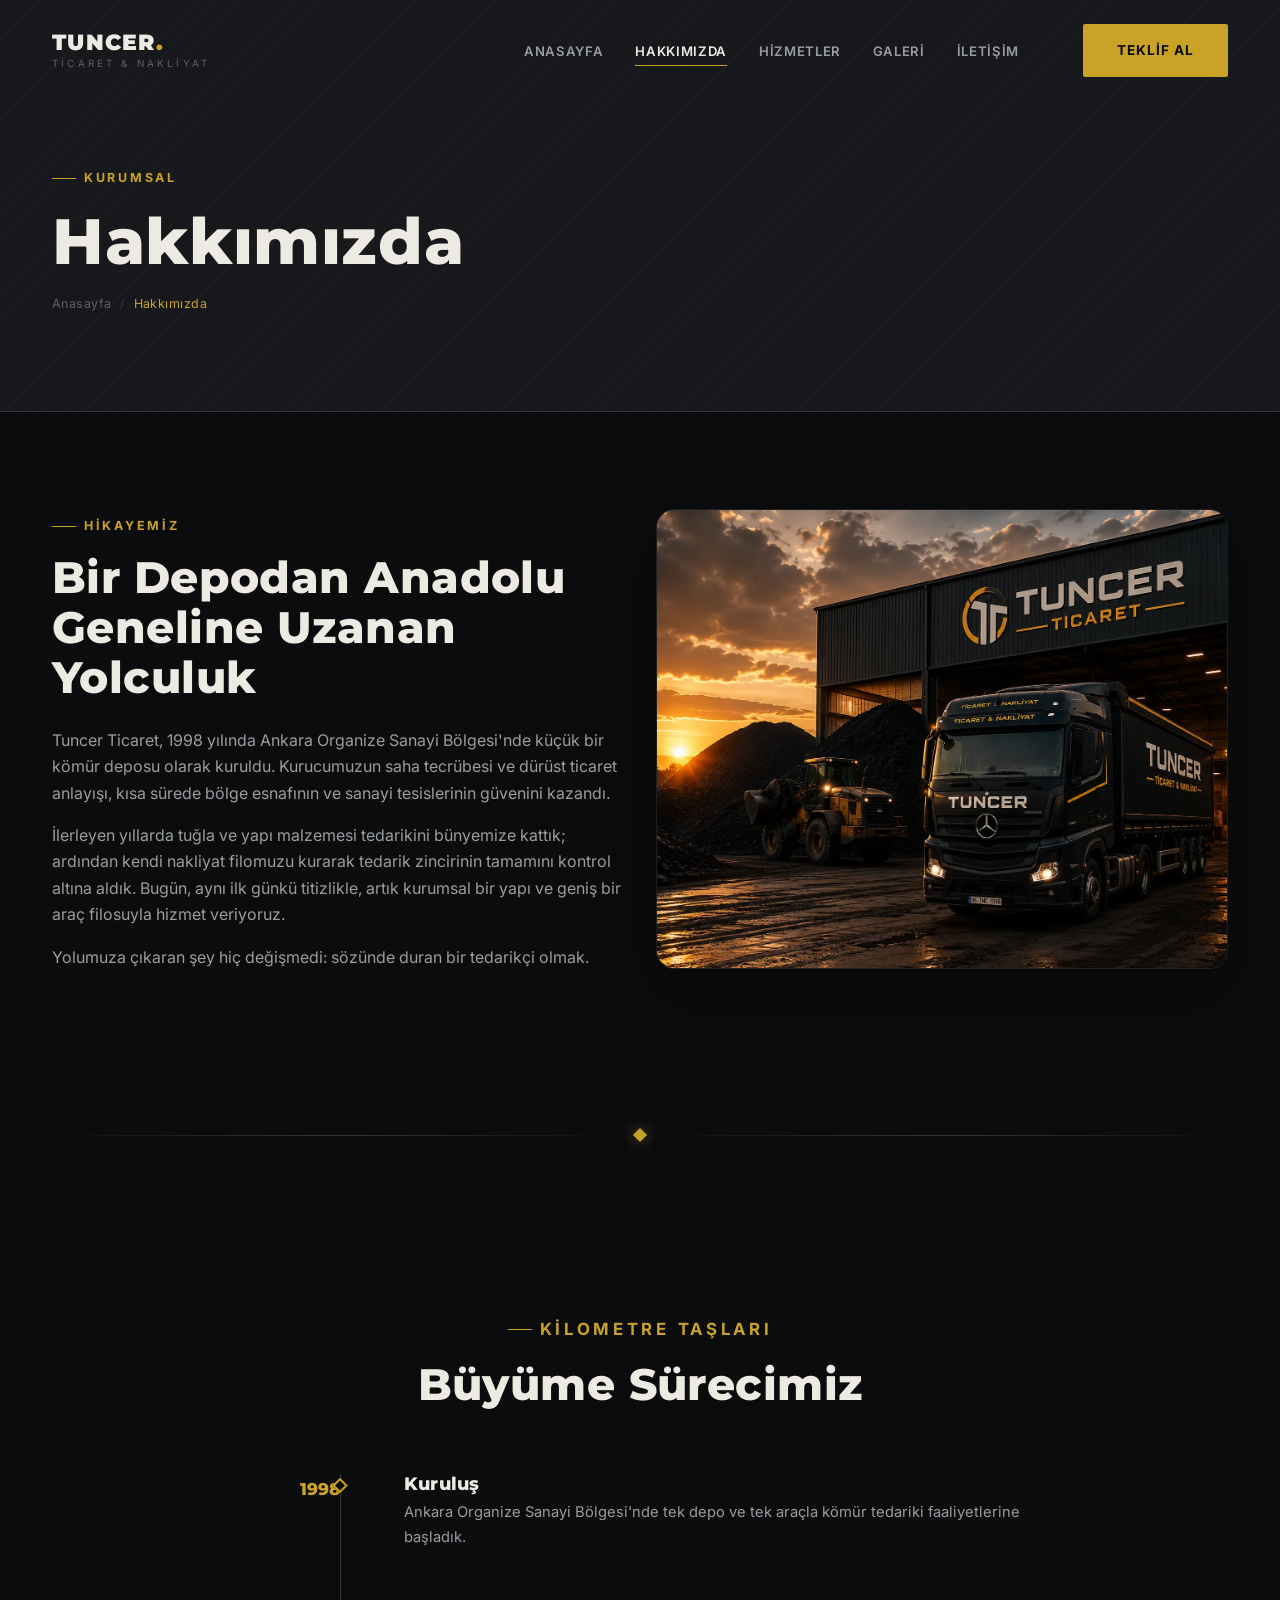
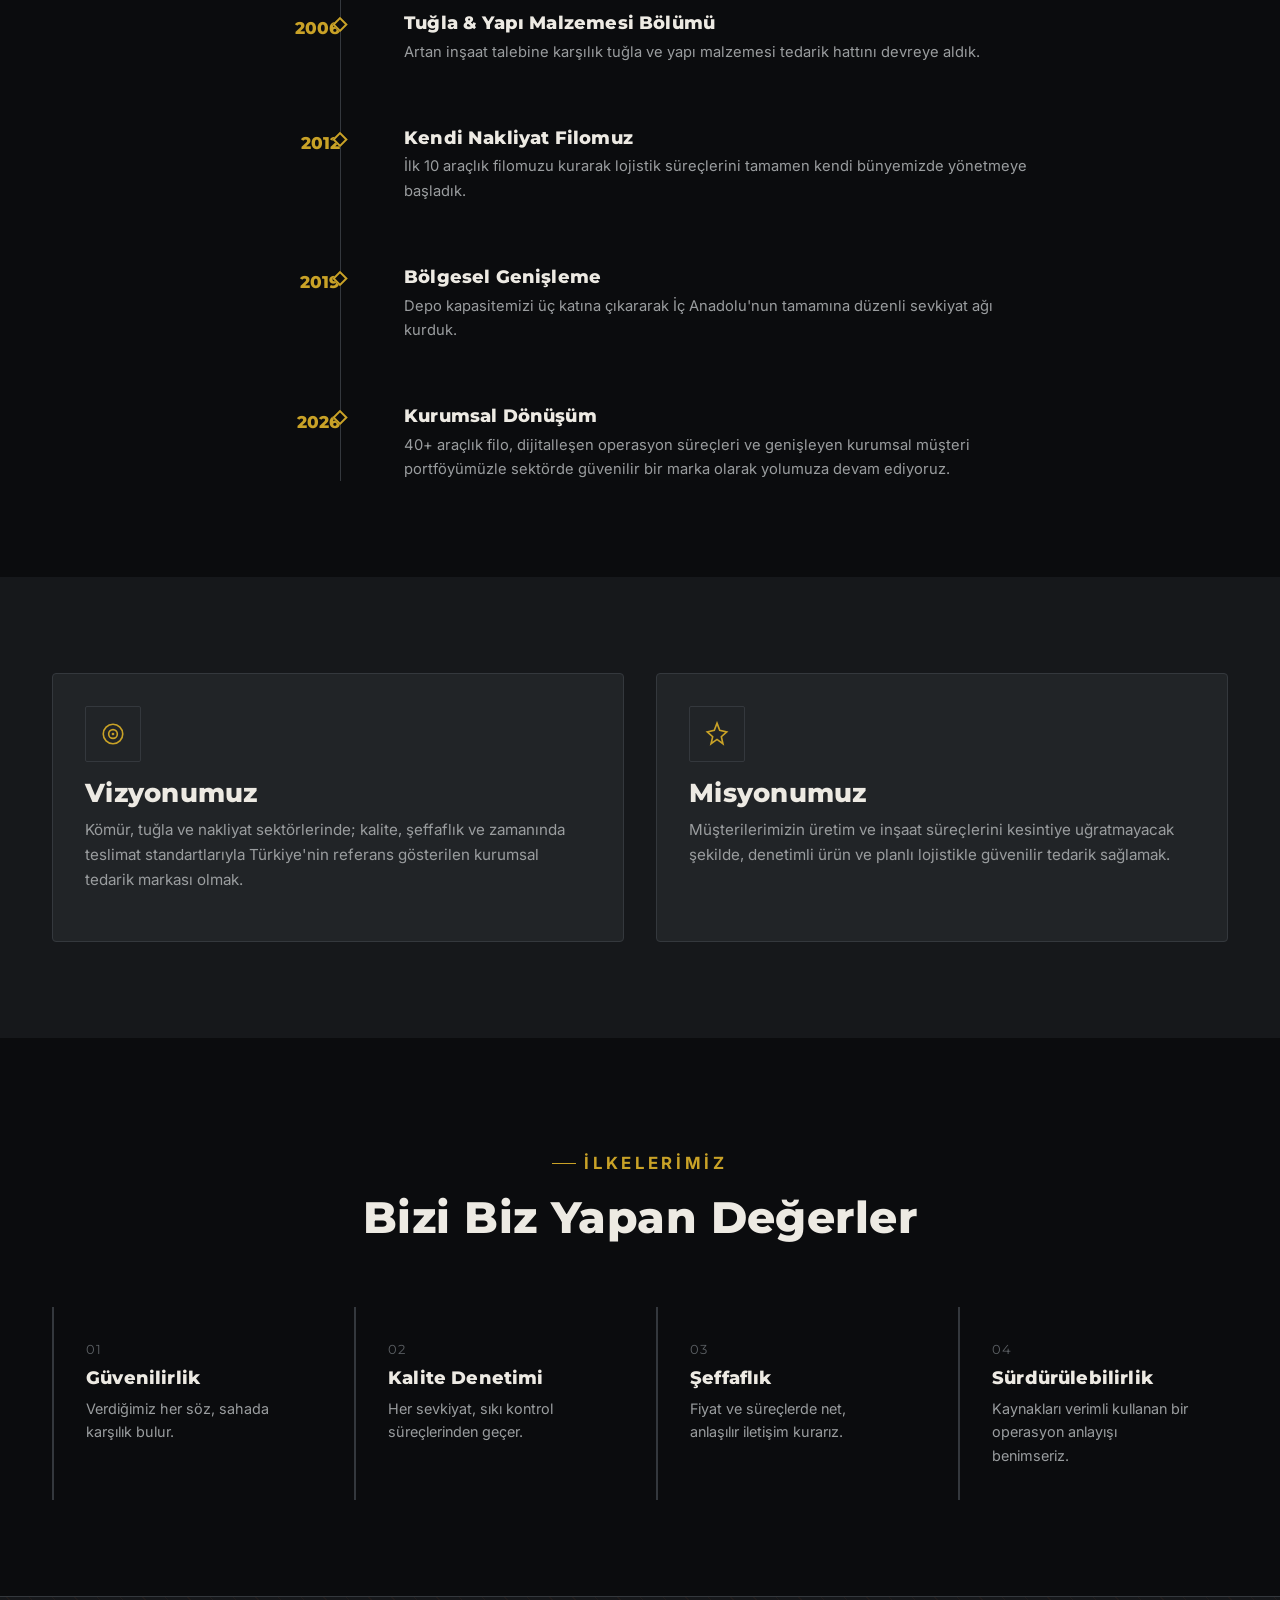
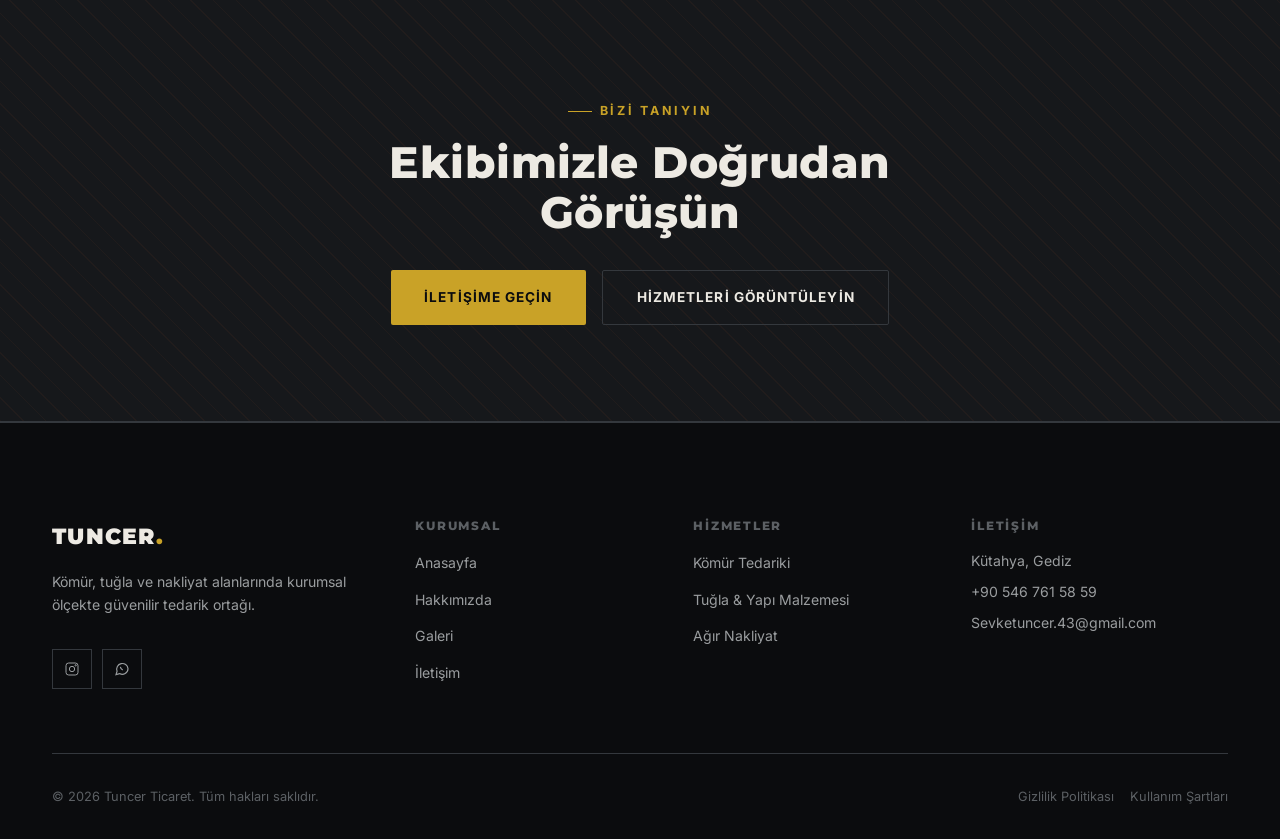
==== hakkimizda.html @ a9e225d8 "Add files via upload" ====
<!DOCTYPE html>
<html lang="tr">
<head>
  <meta charset="UTF-8">
  <meta name="viewport" content="width=device-width, initial-scale=1.0">
  <title>Hakkımızda | Tuncer Ticaret</title>
  <meta name="description" content="Tuncer Ticaret'in kuruluş hikayesi, vizyonu ve değerleri hakkında bilgi edinin.">

  <link rel="preconnect" href="https://fonts.googleapis.com">
  <link rel="preconnect" href="https://fonts.gstatic.com" crossorigin>
  <link rel="stylesheet" href="css/style.css">
</head>
<body>

  <!-- ==========================================================================
       ÜST BİLGİ / NAVİGASYON
       ========================================================================== -->
  <header class="site-header">
    <div class="container header-inner">
      <a href="index.html" class="logo">
        <span class="logo-mark">TUNCER<span>.</span></span>
        <span class="logo-sub">Ticaret &amp; Nakliyat</span>
      </a>

      <div class="nav-scrim"></div>

      <nav class="main-nav">
        <ul class="nav-links">
          <li><a href="index.html">Anasayfa</a></li>
          <li><a href="hakkimizda.html">Hakkımızda</a></li>
          <li><a href="hizmetler.html">Hizmetler</a></li>
          <li><a href="galeri.html">Galeri</a></li>
          <li><a href="iletisim.html">İletişim</a></li>
        </ul>
        <a href="iletisim.html" class="btn btn-primary">Teklif Al</a>
      </nav>

      <button class="nav-toggle" aria-label="Menüyü aç/kapat" aria-expanded="false">
        <span></span><span></span><span></span>
      </button>
    </div>
  </header>

  <main>
    <!-- ==========================================================================
         SAYFA ÜST BAŞLIĞI
         ========================================================================== -->
    <section class="page-header">
      <div class="container">
        <p class="eyebrow">Kurumsal</p>
        <h1>Hakkımızda</h1>
        <div class="breadcrumb">
          <a href="index.html">Anasayfa</a>
          <span class="sep">/</span>
          <span class="current">Hakkımızda</span>
        </div>
      </div>
    </section>

    <!-- ==========================================================================
         KURULUŞ HİKAYESİ
         ========================================================================== -->
<section class="section">
  <div class="container grid grid-2" style="align-items:center;">

    <div class="reveal">
      <p class="eyebrow">Hikayemiz</p>
      <h2>Bir Depodan Anadolu Geneline Uzanan Yolculuk</h2>

      <p style="margin-top:1.5rem;">
        Tuncer Ticaret, 1998 yılında Ankara Organize Sanayi Bölgesi'nde küçük bir
        kömür deposu olarak kuruldu. Kurucumuzun saha tecrübesi ve dürüst ticaret
        anlayışı, kısa sürede bölge esnafının ve sanayi tesislerinin güvenini kazandı.
      </p>

      <p style="margin-top:1rem;">
        İlerleyen yıllarda tuğla ve yapı malzemesi tedarikini bünyemize kattık;
        ardından kendi nakliyat filomuzu kurarak tedarik zincirinin tamamını kontrol
        altına aldık. Bugün, aynı ilk günkü titizlikle, artık kurumsal bir yapı ve
        geniş bir araç filosuyla hizmet veriyoruz.
      </p>

      <p style="margin-top:1rem;">
        Yolumuza çıkaran şey hiç değişmedi: sözünde duran bir tedarikçi olmak.
      </p>
    </div>

    <div class="reveal">
      <div class="history-image">
        <img src="image/hakkimizda.webp" alt="Tuncer Ticaret Hikayemiz">
      </div>
    </div>

  </div>
</section>

    <div class="container">
      <div class="divider-industrial"><span class="rivet"></span></div>
    </div>

    <!-- ==========================================================================
         ZAMAN ÇİZELGESİ — GERÇEK KRONOLOJİK SIRA
         ========================================================================== -->
    <section class="section">
      <div class="container">
        <div class="section-heading center reveal">
          <p class="eyebrow" style="justify-content:center">Kilometre Taşları</p>
          <h2>Büyüme Sürecimiz</h2>
        </div>

        <div class="timeline">
          <div class="timeline-item reveal">
            <span class="timeline-year">1998</span>
            <span class="rivet-marker"></span>
            <div class="timeline-body">
              <h4>Kuruluş</h4>
              <p>Ankara Organize Sanayi Bölgesi'nde tek depo ve tek araçla kömür tedariki faaliyetlerine başladık.</p>
            </div>
          </div>

          <div class="timeline-item reveal">
            <span class="timeline-year">2006</span>
            <span class="rivet-marker"></span>
            <div class="timeline-body">
              <h4>Tuğla &amp; Yapı Malzemesi Bölümü</h4>
              <p>Artan inşaat talebine karşılık tuğla ve yapı malzemesi tedarik hattını devreye aldık.</p>
            </div>
          </div>

          <div class="timeline-item reveal">
            <span class="timeline-year">2012</span>
            <span class="rivet-marker"></span>
            <div class="timeline-body">
              <h4>Kendi Nakliyat Filomuz</h4>
              <p>İlk 10 araçlık filomuzu kurarak lojistik süreçlerini tamamen kendi bünyemizde yönetmeye başladık.</p>
            </div>
          </div>

          <div class="timeline-item reveal">
            <span class="timeline-year">2019</span>
            <span class="rivet-marker"></span>
            <div class="timeline-body">
              <h4>Bölgesel Genişleme</h4>
              <p>Depo kapasitemizi üç katına çıkararak İç Anadolu'nun tamamına düzenli sevkiyat ağı kurduk.</p>
            </div>
          </div>

          <div class="timeline-item reveal">
            <span class="timeline-year">2026</span>
            <span class="rivet-marker"></span>
            <div class="timeline-body">
              <h4>Kurumsal Dönüşüm</h4>
              <p>40+ araçlık filo, dijitalleşen operasyon süreçleri ve genişleyen kurumsal müşteri portföyümüzle
                sektörde güvenilir bir marka olarak yolumuza devam ediyoruz.</p>
            </div>
          </div>
        </div>
      </div>
    </section>

    <!-- ==========================================================================
         VİZYON / MİSYON
         ========================================================================== -->
    <section class="section section-alt">
      <div class="container grid grid-2">
        <div class="service-card reveal">
          <div class="icon-frame">
            <svg viewBox="0 0 24 24" fill="none" stroke="currentColor" stroke-width="1.5"><circle cx="12" cy="12" r="9"/><circle cx="12" cy="12" r="4"/><circle cx="12" cy="12" r="0.5" fill="currentColor"/></svg>
          </div>
          <h3>Vizyonumuz</h3>
          <p>Kömür, tuğla ve nakliyat sektörlerinde; kalite, şeffaflık ve zamanında teslimat standartlarıyla
            Türkiye'nin referans gösterilen kurumsal tedarik markası olmak.</p>
        </div>

        <div class="service-card reveal">
          <div class="icon-frame">
            <svg viewBox="0 0 24 24" fill="none" stroke="currentColor" stroke-width="1.5"><path d="M12 2l2.5 6.5L21 10l-5 4.5L17.5 21 12 17l-5.5 4L8 14.5 3 10l6.5-1.5z"/></svg>
          </div>
          <h3>Misyonumuz</h3>
          <p>Müşterilerimizin üretim ve inşaat süreçlerini kesintiye uğratmayacak şekilde, denetimli ürün ve
            planlı lojistikle güvenilir tedarik sağlamak.</p>
        </div>
      </div>
    </section>

    <!-- ==========================================================================
         DEĞERLERİMİZ
         ========================================================================== -->
    <section class="section">
      <div class="container">
        <div class="section-heading center reveal">
          <p class="eyebrow" style="justify-content:center">İlkelerimiz</p>
          <h2>Bizi Biz Yapan Değerler</h2>
        </div>

        <div class="grid grid-4">
          <div class="value-card reveal">
            <div class="value-num">01</div>
            <h4>Güvenilirlik</h4>
            <p style="font-size:0.9rem;margin-top:0.5rem;">Verdiğimiz her söz, sahada karşılık bulur.</p>
          </div>
          <div class="value-card reveal">
            <div class="value-num">02</div>
            <h4>Kalite Denetimi</h4>
            <p style="font-size:0.9rem;margin-top:0.5rem;">Her sevkiyat, sıkı kontrol süreçlerinden geçer.</p>
          </div>
          <div class="value-card reveal">
            <div class="value-num">03</div>
            <h4>Şeffaflık</h4>
            <p style="font-size:0.9rem;margin-top:0.5rem;">Fiyat ve süreçlerde net, anlaşılır iletişim kurarız.</p>
          </div>
          <div class="value-card reveal">
            <div class="value-num">04</div>
            <h4>Sürdürülebilirlik</h4>
            <p style="font-size:0.9rem;margin-top:0.5rem;">Kaynakları verimli kullanan bir operasyon anlayışı benimseriz.</p>
          </div>
        </div>
      </div>
    </section>

    <!-- ==========================================================================
         CTA ŞERİDİ
         ========================================================================== -->
    <section class="cta-strip">
      <div class="container reveal">
        <p class="eyebrow" style="justify-content:center">Bizi Tanıyın</p>
        <h2>Ekibimizle Doğrudan Görüşün</h2>
        <div class="cta-actions">
          <a href="iletisim.html" class="btn btn-primary">İletişime Geçin</a>
          <a href="hizmetler.html" class="btn btn-outline">Hizmetleri Görüntüleyin</a>
        </div>
      </div>
    </section>
  </main>

  <!-- ==========================================================================
       ALT BİLGİ / FOOTER
       ========================================================================== -->
  <footer class="site-footer">
    <div class="container">
      <div class="footer-grid">
        <div class="footer-brand">
          <span class="logo-mark">TUNCER<span>.</span></span>
          <p>Kömür, tuğla ve nakliyat alanlarında kurumsal ölçekte güvenilir tedarik ortağı.</p>
<div class="social-row">

  <!-- Instagram -->
  <a href="https://www.instagram.com/sevkett.2/" target="_blank" aria-label="Instagram">
    <svg viewBox="0 0 24 24" fill="none" stroke="currentColor" stroke-width="1.5">
      <rect x="3" y="3" width="18" height="18" rx="4"/>
      <circle cx="12" cy="12" r="4"/>
      <circle cx="17.5" cy="6.5" r="1"/>
    </svg>
  </a>

  <!-- WhatsApp -->
  <a href="https://wa.me/905467615859" target="_blank" aria-label="WhatsApp">
    <svg viewBox="0 0 24 24" fill="none" stroke="currentColor" stroke-width="1.7">
      <path d="M21 11.5A8.5 8.5 0 0 1 8.4 18.9L3 20.5l1.6-5.2A8.5 8.5 0 1 1 21 11.5Z"/>
      <path d="M9.5 8.8c.3 2 1.8 3.8 3.7 4.6"/>
    </svg>
  </a>

</div>
        </div>

        <div class="footer-col">
          <h4>Kurumsal</h4>
          <ul>
            <li><a href="index.html">Anasayfa</a></li>
            <li><a href="hakkimizda.html">Hakkımızda</a></li>
            <li><a href="galeri.html">Galeri</a></li>
            <li><a href="iletisim.html">İletişim</a></li>
          </ul>
        </div>

        <div class="footer-col">
          <h4>Hizmetler</h4>
          <ul>
            <li><a href="hizmetler.html#komur">Kömür Tedariki</a></li>
            <li><a href="hizmetler.html#tugla">Tuğla &amp; Yapı Malzemesi</a></li>
            <li><a href="hizmetler.html#nakliyat">Ağır Nakliyat</a></li>
          </ul>
        </div>

        <div class="footer-col">
          <h4>İletişim</h4>
          <address>
            <span>Kütahya, Gediz</span>
            <a href="tel:+905467615859">+90 546 761 58 59</a>
            <a href="mailto:info@tuncerticaret.com.tr">Sevketuncer.43@gmail.com</a>
          </address>
        </div>
      </div>

      <div class="footer-bottom">
        <span>&copy; <span id="current-year">2026</span> Tuncer Ticaret. Tüm hakları saklıdır.</span>
        <div class="legal-links">
          <a href="#">Gizlilik Politikası</a>
          <a href="#">Kullanım Şartları</a>
        </div>
      </div>
    </div>
  </footer>

  <button class="back-to-top" aria-label="Sayfa başına dön">
    <svg viewBox="0 0 24 24" fill="none" stroke="currentColor" stroke-width="2"><path d="M12 19V5M5 12l7-7 7 7"/></svg>
  </button>

  <script src="js/main.js"></script>
</body>
</html>
---- css/style.css ----
/* ==========================================================================
   TUNCER TİCARET — ANA STİL DOSYASI
   Endüstriyel Lüks Tema | Saf CSS3 (Framework yok)
   ========================================================================== */

/* --------------------------------------------------------------------------
   1. FONT İMPORT
   -------------------------------------------------------------------------- */
@import url('https://fonts.googleapis.com/css2?family=Montserrat:wght@600;700;800;900&family=Inter:wght@400;500;600;700&display=swap');

/* --------------------------------------------------------------------------
   2. KÖK DEĞİŞKENLER (DESIGN TOKENS)
   -------------------------------------------------------------------------- */
:root {
  /* Renk Paleti */
  --color-black: #0B0C0E;          /* Ana zemin — derin siyah */
  --color-anthracite: #16181B;     /* İkincil zemin — koyu antrasit */
  --color-anthracite-light: #212427; /* Kart / panel zemini */
  --color-border: #34383D;         /* Çizgi ve kenarlık rengi */
  --color-gold: #C9A227;           /* Ana vurgu — antika altın */
  --color-gold-light: #E4C453;     /* Altın hover / parlak ton */
  --color-ember: #D9622B;          /* İkincil vurgu — kor turuncu */
  --color-ember-light: #F0824B;
  --color-text: #EDEAE3;           /* Ana metin — sıcak beyaz */
  --color-text-muted: #9A9D9F;     /* İkincil metin — soluk gri */
  --color-text-faint: #5C6064;     /* Üçüncül metin / etiketler */

  /* Tipografi */
  --font-display: 'Montserrat', sans-serif;
  --font-body: 'Inter', sans-serif;

  /* Boşluk Ölçeği */
  --space-xs: 0.5rem;
  --space-sm: 1rem;
  --space-md: 2rem;
  --space-lg: 4rem;
  --space-xl: 6rem;
  --space-2xl: 9rem;

  /* Yerleşim */
  --container-width: 1240px;
  --radius-sm: 2px;
  --radius-md: 4px;

  /* Geçişler */
  --transition-fast: 0.2s ease;
  --transition-medium: 0.4s cubic-bezier(0.22, 1, 0.36, 1);

  /* Gölgeler */
  --shadow-panel: 0 20px 50px -20px rgba(0, 0, 0, 0.6);
  --shadow-gold-glow: 0 0 0 1px rgba(201, 162, 39, 0.35);
}

/* --------------------------------------------------------------------------
   3. TEMEL SIFIRLAMA (RESET)
   -------------------------------------------------------------------------- */
*,
*::before,
*::after {
  box-sizing: border-box;
  margin: 0;
  padding: 0;
}

html {
  scroll-behavior: smooth;
  scroll-padding-top: 90px;
}

@media (prefers-reduced-motion: reduce) {
  html {
    scroll-behavior: auto;
  }
  *,
  *::before,
  *::after {
    animation-duration: 0.01ms !important;
    animation-iteration-count: 1 !important;
    transition-duration: 0.01ms !important;
  }
}

body {
  background-color: var(--color-black);
  color: var(--color-text);
  font-family: var(--font-body);
  font-size: 16px;
  line-height: 1.65;
  -webkit-font-smoothing: antialiased;
  overflow-x: hidden;
}

img {
  max-width: 100%;
  display: block;
}

a {
  color: inherit;
  text-decoration: none;
}

ul {
  list-style: none;
}

button {
  font-family: inherit;
  cursor: pointer;
  border: none;
  background: none;
}

input,
textarea,
select {
  font-family: inherit;
  font-size: 1rem;
}

/* Klavye erişilebilirliği için görünür odak stili */
a:focus-visible,
button:focus-visible,
input:focus-visible,
textarea:focus-visible {
  outline: 2px solid var(--color-gold);
  outline-offset: 3px;
}

/* --------------------------------------------------------------------------
   4. TİPOGRAFİ
   -------------------------------------------------------------------------- */
h1, h2, h3, h4 {
  font-family: var(--font-display);
  font-weight: 800;
  line-height: 1.15;
  letter-spacing: 0.01em;
  color: var(--color-text);
}

h1 { font-size: clamp(2.6rem, 5vw, 4.6rem); }
h2 { font-size: clamp(2rem, 3.4vw, 3rem); }
h3 { font-size: clamp(1.25rem, 2vw, 1.6rem); }
h4 { font-size: 1.1rem; }

p {
  color: var(--color-text-muted);
}

.eyebrow {
  display: inline-flex;
  align-items: center;
  gap: var(--space-xs);
  font-family: var(--font-body);
  font-size: 0.78rem;
  font-weight: 700;
  letter-spacing: 0.22em;
  text-transform: uppercase;
  color: var(--color-gold);
  margin-bottom: var(--space-sm);
}

.eyebrow::before {
  content: '';
  width: 24px;
  height: 1px;
  background: var(--color-gold);
}

.section-heading {
  max-width: 640px;
  margin-bottom: var(--space-lg);
}

.section-heading p {
  margin-top: var(--space-sm);
  font-size: 1.05rem;
}

.section-heading.center {
  margin-left: auto;
  margin-right: auto;
  text-align: center;
}

/* --------------------------------------------------------------------------
   5. YERLEŞİM YARDIMCILARI (LAYOUT UTILITIES)
   -------------------------------------------------------------------------- */
.container {
  width: 100%;
  max-width: var(--container-width);
  margin: 0 auto;
  padding: 0 var(--space-md);
}

.section {
  padding: var(--space-xl) 0;
}

.section-alt {
  background-color: var(--color-anthracite);
}

.grid {
  display: grid;
  gap: var(--space-md);
}

.grid-2 { grid-template-columns: repeat(2, 1fr); }
.grid-3 { grid-template-columns: repeat(3, 1fr); }
.grid-4 { grid-template-columns: repeat(4, 1fr); }

@media (max-width: 900px) {
  .grid-2, .grid-3, .grid-4 { grid-template-columns: repeat(2, 1fr); }
}

@media (max-width: 600px) {
  .grid-2, .grid-3, .grid-4 { grid-template-columns: 1fr; }
}

/* --------------------------------------------------------------------------
   6. İMZA ÖĞESİ — ENDÜSTRİYEL AYIRICI (SIGNATURE DIVIDER)
   Altın çizgi + döndürülmüş "perçin" karo — tüm sayfalarda tekrar eden motif
   -------------------------------------------------------------------------- */
.divider-industrial {
  display: flex;
  align-items: center;
  justify-content: center;
  gap: var(--space-sm);
  width: 100%;
  margin: var(--space-lg) 0;
}

.divider-industrial::before,
.divider-industrial::after {
  content: '';
  flex: 1;
  height: 1px;
  background: linear-gradient(90deg, transparent, var(--color-border) 50%, transparent);
}

.divider-industrial .rivet {
  width: 10px;
  height: 10px;
  background: var(--color-gold);
  transform: rotate(45deg);
  flex-shrink: 0;
  box-shadow: 0 0 14px rgba(201, 162, 39, 0.5);
}

/* --------------------------------------------------------------------------
   7. BUTONLAR
   -------------------------------------------------------------------------- */
.btn {
  display: inline-flex;
  align-items: center;
  gap: 0.6rem;
  padding: 0.95rem 2.1rem;
  font-family: var(--font-body);
  font-size: 0.85rem;
  font-weight: 700;
  letter-spacing: 0.08em;
  text-transform: uppercase;
  border-radius: var(--radius-sm);
  transition: all var(--transition-fast);
  white-space: nowrap;
}

.btn-primary {
  background: var(--color-gold);
  color: var(--color-black);
}

.btn-primary:hover {
  background: var(--color-gold-light);
  transform: translateY(-2px);
}

.btn-outline {
  border: 1px solid var(--color-border);
  color: var(--color-text);
}

.btn-outline:hover {
  border-color: var(--color-gold);
  color: var(--color-gold);
}

.btn-arrow {
  transition: transform var(--transition-fast);
}

.btn:hover .btn-arrow {
  transform: translateX(4px);
}

/* --------------------------------------------------------------------------
   8. ÜST BİLGİ / NAVİGASYON (HEADER)
   -------------------------------------------------------------------------- */
.site-header {
  position: fixed;
  top: 0;
  left: 0;
  right: 0;
  z-index: 1000;
  padding: 1.5rem 0;
  background: transparent;
  border-bottom: 1px solid transparent;
  transition: background-color var(--transition-medium), border-color var(--transition-medium), padding var(--transition-medium);
}

.site-header.is-scrolled {
  background-color: rgba(11, 12, 14, 0.9);
  backdrop-filter: blur(10px);
  border-bottom-color: var(--color-border);
  padding: 1rem 0;
}

.header-inner {
  display: flex;
  align-items: center;
  justify-content: space-between;
}

.logo {
  display: flex;
  flex-direction: column;
  line-height: 1;
}

.logo-mark {
  font-family: var(--font-display);
  font-weight: 900;
  font-size: 1.35rem;
  letter-spacing: 0.06em;
  color: var(--color-text);
}

.logo-mark span {
  color: var(--color-gold);
}

.logo-sub {
  margin-top: 0.3rem;
  font-size: 0.62rem;
  letter-spacing: 0.32em;
  text-transform: uppercase;
  color: var(--color-text-faint);
}

.main-nav {
  display: flex;
  align-items: center;
  gap: var(--space-lg);
}

.nav-links {
  display: flex;
  gap: var(--space-md);
}

.nav-links a {
  position: relative;
  font-size: 0.82rem;
  font-weight: 600;
  letter-spacing: 0.05em;
  text-transform: uppercase;
  color: var(--color-text-muted);
  padding: 0.4rem 0;
  transition: color var(--transition-fast);
}

.nav-links a::after {
  content: '';
  position: absolute;
  bottom: 0;
  left: 0;
  width: 0;
  height: 1px;
  background: var(--color-gold);
  transition: width var(--transition-fast);
}

.nav-links a:hover,
.nav-links a.is-active {
  color: var(--color-text);
}

.nav-links a:hover::after,
.nav-links a.is-active::after {
  width: 100%;
}

/* Hamburger Menü Butonu (Mobil) */
.nav-toggle {
  display: none;
  flex-direction: column;
  justify-content: center;
  gap: 5px;
  width: 32px;
  height: 32px;
  z-index: 1100;
}

.nav-toggle span {
  display: block;
  width: 100%;
  height: 2px;
  background: var(--color-text);
  transition: transform var(--transition-fast), opacity var(--transition-fast), background var(--transition-fast);
}

.nav-toggle.is-active span:nth-child(1) {
  transform: translateY(7px) rotate(45deg);
  background: var(--color-gold);
}

.nav-toggle.is-active span:nth-child(2) {
  opacity: 0;
}

.nav-toggle.is-active span:nth-child(3) {
  transform: translateY(-7px) rotate(-45deg);
  background: var(--color-gold);
}

@media (max-width: 860px) {
  .nav-toggle {
    display: flex;
  }

  .main-nav {
    position: fixed;
    top: 0;
    right: 0;
    height: 100vh;
    width: min(340px, 82vw);
    background: var(--color-anthracite);
    border-left: 1px solid var(--color-border);
    flex-direction: column;
    align-items: flex-start;
    justify-content: center;
    padding: var(--space-lg);
    transform: translateX(100%);
    transition: transform var(--transition-medium);
  }

  .main-nav.is-open {
    transform: translateX(0);
  }

  .nav-links {
    flex-direction: column;
    gap: var(--space-md);
    width: 100%;
  }

  .nav-links a {
    font-size: 1.1rem;
  }

  .main-nav .btn {
    margin-top: var(--space-md);
  }
}

/* Menü açıkken arkaplanı karartan katman */
.nav-scrim {
  display: none;
  position: fixed;
  inset: 0;
  background: rgba(0, 0, 0, 0.6);
  z-index: 1050;
}

.nav-scrim.is-visible {
  display: block;
}

/* --------------------------------------------------------------------------
   9. HERO BÖLÜMÜ
   -------------------------------------------------------------------------- */
.hero {
  position: relative;
  min-height: 100vh;
  display: flex;
  align-items: center;
  padding-top: 6rem;
  background-color: var(--color-black);
  overflow: hidden;
}

/* Endüstriyel ızgara dokusu — CSS ile üretilmiş, fotoğraf değil */
.hero::before {
  content: '';
  position: absolute;
  inset: 0;
  background-image:
    linear-gradient(rgba(201, 162, 39, 0.06) 1px, transparent 1px),
    linear-gradient(90deg, rgba(201, 162, 39, 0.06) 1px, transparent 1px);
  background-size: 64px 64px;
  mask-image: radial-gradient(ellipse 70% 60% at 70% 40%, black 10%, transparent 75%);
  -webkit-mask-image: radial-gradient(ellipse 70% 60% at 70% 40%, black 10%, transparent 75%);
}

.hero::after {
  content: '';
  position: absolute;
  top: -20%;
  right: -10%;
  width: 640px;
  height: 640px;
  background: radial-gradient(circle, rgba(217, 98, 43, 0.16), transparent 70%);
  filter: blur(10px);
  pointer-events: none;
}

.hero-inner {
  position: relative;
  z-index: 2;
  display: grid;
  grid-template-columns: 1.3fr 1fr;
  gap: var(--space-lg);
  align-items: center;
}

.hero-content h1 {
  margin-bottom: var(--space-sm);
}

.hero-content h1 em {
  font-style: normal;
  color: var(--color-gold);
}

.hero-content p {
  max-width: 520px;
  font-size: 1.08rem;
  margin-bottom: var(--space-md);
}

.hero-actions {
  display: flex;
  gap: var(--space-sm);
  flex-wrap: wrap;
  margin-bottom: var(--space-lg);
}

.hero-stats {
  display: flex;
  gap: var(--space-lg);
}

.hero-stat .num {
  display: block;
  font-family: var(--font-display);
  font-size: 2.1rem;
  font-weight: 900;
  color: var(--color-text);
}

.hero-stat .num span {
  color: var(--color-gold);
}

.hero-stat .label {
  font-size: 0.72rem;
  letter-spacing: 0.12em;
  text-transform: uppercase;
  color: var(--color-text-faint);
}

/* Hero yan paneli — döner/dinamik görsel yer tutucu bileşimi */
.hero-visual {
  position: relative;
  height: 520px;
}

.hero-visual .panel {
  position: absolute;
  border: 1px solid var(--color-border);
  background: var(--color-anthracite-light);
  border-radius: var(--radius-md);
  overflow: hidden;
}

.hero-visual .panel-main {
  top: 0;
  right: 0;
  width: 78%;
  height: 82%;
}

.hero-visual .panel-accent {
  bottom: 0;
  left: 0;
  width: 55%;
  height: 46%;
  background: var(--color-gold);
  display: flex;
  flex-direction: column;
  justify-content: flex-end;
  padding: var(--space-sm);
  color: var(--color-black);
}

.hero-visual .panel-accent .accent-label {
  font-family: var(--font-display);
  font-weight: 900;
  font-size: 1rem;
  letter-spacing: 0.02em;
}

.hero-visual .panel-accent .accent-sub {
  font-size: 0.75rem;
  letter-spacing: 0.08em;
  text-transform: uppercase;
  opacity: 0.75;
}

.scroll-cue {
  position: absolute;
  bottom: var(--space-lg);
  left: 50%;
  transform: translateX(-50%);
  display: flex;
  flex-direction: column;
  align-items: center;
  gap: 0.6rem;
  font-size: 0.68rem;
  letter-spacing: 0.2em;
  text-transform: uppercase;
  color: var(--color-text-faint);
  z-index: 2;
}

.scroll-cue .line {
  width: 1px;
  height: 34px;
  background: var(--color-text-faint);
  position: relative;
  overflow: hidden;
}

.scroll-cue .line::after {
  content: '';
  position: absolute;
  top: -100%;
  left: 0;
  width: 100%;
  height: 100%;
  background: var(--color-gold);
  animation: scrollDrip 2s ease-in-out infinite;
}

@keyframes scrollDrip {
  0% { top: -100%; }
  60% { top: 100%; }
  100% { top: 100%; }
}

@media (max-width: 900px) {
  .hero-inner {
    grid-template-columns: 1fr;
  }
  .hero-visual {
    height: 340px;
    order: -1;
  }
}

/* --------------------------------------------------------------------------
   10. SAYFA ÜST BAŞLIĞI (İÇ SAYFALAR İÇİN)
   -------------------------------------------------------------------------- */
.page-header {
  position: relative;
  padding: 10rem 0 var(--space-xl);
  background: var(--color-anthracite);
  border-bottom: 1px solid var(--color-border);
  overflow: hidden;
}

.page-header::before {
  content: '';
  position: absolute;
  inset: 0;
  background-image: repeating-linear-gradient(
    135deg,
    rgba(201, 162, 39, 0.045) 0px,
    rgba(201, 162, 39, 0.045) 1px,
    transparent 1px,
    transparent 14px
  );
}

.page-header .container {
  position: relative;
  z-index: 2;
}

.breadcrumb {
  display: flex;
  gap: 0.5rem;
  font-size: 0.78rem;
  color: var(--color-text-faint);
  margin-top: var(--space-sm);
  letter-spacing: 0.04em;
}

.breadcrumb .sep { color: var(--color-border); }
.breadcrumb .current { color: var(--color-gold); }

/* --------------------------------------------------------------------------
   11. HİZMET KARTLARI
   -------------------------------------------------------------------------- */
.service-card {
  position: relative;
  background: var(--color-anthracite-light);
  border: 1px solid var(--color-border);
  border-radius: var(--radius-md);
  padding: var(--space-md);
  transition: transform var(--transition-medium), border-color var(--transition-medium), box-shadow var(--transition-medium);
}

.service-card:hover {
  transform: translateY(-6px);
  border-color: var(--color-gold);
  box-shadow: var(--shadow-panel);
}

.service-card .icon-frame {
  width: 56px;
  height: 56px;
  display: flex;
  align-items: center;
  justify-content: center;
  border: 1px solid var(--color-border);
  border-radius: var(--radius-sm);
  margin-bottom: var(--space-sm);
  color: var(--color-gold);
  transition: border-color var(--transition-fast), background var(--transition-fast);
}

.service-card:hover .icon-frame {
  background: var(--color-gold);
  color: var(--color-black);
}

.service-card .icon-frame svg {
  width: 26px;
  height: 26px;
}

.service-card h3 {
  margin-bottom: 0.6rem;
}

.service-card p {
  font-size: 0.95rem;
  margin-bottom: var(--space-sm);
}

.service-card .card-link {
  display: inline-flex;
  align-items: center;
  gap: 0.4rem;
  font-size: 0.78rem;
  font-weight: 700;
  letter-spacing: 0.08em;
  text-transform: uppercase;
  color: var(--color-gold);
}

.service-card .card-index {
  position: absolute;
  top: var(--space-md);
  right: var(--space-md);
  font-family: var(--font-display);
  font-size: 0.75rem;
  color: var(--color-text-faint);
  letter-spacing: 0.05em;
}

/* --------------------------------------------------------------------------
   12. DETAYLI HİZMET BLOKLARI (hizmetler.html)
   -------------------------------------------------------------------------- */
.service-detail {
  display: grid;
  grid-template-columns: 1fr 1fr;
  gap: var(--space-lg);
  align-items: center;
  padding: var(--space-xl) 0;
  border-bottom: 1px solid var(--color-border);
}

.service-detail:last-of-type {
  border-bottom: none;
}

.service-detail.reverse .detail-visual {
  order: 2;
}

.detail-visual {
  position: relative;
  height: 380px;
}

.detail-features {
  display: grid;
  gap: 0.85rem;
  margin: var(--space-md) 0;
}

.detail-features li {
  display: flex;
  align-items: flex-start;
  gap: 0.75rem;
  font-size: 0.95rem;
  color: var(--color-text-muted);
}

.detail-features .check {
  flex-shrink: 0;
  width: 20px;
  height: 20px;
  margin-top: 2px;
  border: 1px solid var(--color-gold);
  color: var(--color-gold);
  display: flex;
  align-items: center;
  justify-content: center;
}

.detail-features svg {
  width: 11px;
  height: 11px;
}

.detail-tagnum {
  font-family: var(--font-display);
  font-size: 5.5rem;
  font-weight: 900;
  color: transparent;
  -webkit-text-stroke: 1px var(--color-border);
  line-height: 1;
  margin-bottom: var(--space-sm);
}

@media (max-width: 860px) {
  .service-detail,
  .service-detail.reverse .detail-visual {
    grid-template-columns: 1fr;
    order: 0;
  }
  .service-detail {
    grid-template-columns: 1fr;
  }
  .detail-visual {
    height: 260px;
  }
}

/* --------------------------------------------------------------------------
   13. GÖRSEL YER TUTUCU (PLACEHOLDER) BİLEŞENİ
   Gerçek fotoğraf yerine kullanılan, markaya uygun zarif kutu
   -------------------------------------------------------------------------- */
.placeholder-box {
  position: relative;
  width: 100%;
  height: 100%;
  background:
    linear-gradient(135deg, var(--color-anthracite-light) 25%, transparent 25%) -20px 0/40px 40px,
    linear-gradient(225deg, var(--color-anthracite-light) 25%, transparent 25%) -20px 0/40px 40px,
    var(--color-anthracite);
  border: 1px solid var(--color-border);
  display: flex;
  flex-direction: column;
  align-items: center;
  justify-content: center;
  gap: var(--space-xs);
  color: var(--color-text-faint);
  overflow: hidden;
}

.placeholder-box::before {
  content: '';
  position: absolute;
  top: 0;
  left: 0;
  width: 46px;
  height: 46px;
  border-top: 2px solid var(--color-gold);
  border-left: 2px solid var(--color-gold);
  opacity: 0.7;
}

.placeholder-box::after {
  content: '';
  position: absolute;
  bottom: 0;
  right: 0;
  width: 46px;
  height: 46px;
  border-bottom: 2px solid var(--color-gold);
  border-right: 2px solid var(--color-gold);
  opacity: 0.7;
}

.placeholder-box svg {
  width: 34px;
  height: 34px;
  color: var(--color-gold);
  opacity: 0.85;
}

.placeholder-box .placeholder-label {
  font-family: var(--font-display);
  font-size: 0.68rem;
  font-weight: 700;
  letter-spacing: 0.16em;
  text-transform: uppercase;
  color: var(--color-text-faint);
  text-align: center;
  padding: 0 var(--space-sm);
}

/* --------------------------------------------------------------------------
   14. İSTATİSTİK / SAYAÇ ŞERİDİ
   -------------------------------------------------------------------------- */
.stat-strip {
  display: grid;
  grid-template-columns: repeat(4, 1fr);
  border-top: 1px solid var(--color-border);
  border-bottom: 1px solid var(--color-border);
}

.stat-item {
  padding: var(--space-lg) var(--space-sm);
  text-align: center;
  border-right: 1px solid var(--color-border);
}

.stat-item:last-child {
  border-right: none;
}

.stat-item .num {
  font-family: var(--font-display);
  font-size: 2.6rem;
  font-weight: 900;
  color: var(--color-gold);
  display: block;
}

.stat-item .label {
  font-size: 0.75rem;
  letter-spacing: 0.12em;
  text-transform: uppercase;
  color: var(--color-text-muted);
  margin-top: 0.4rem;
}

@media (max-width: 700px) {
  .stat-strip { grid-template-columns: repeat(2, 1fr); }
  .stat-item:nth-child(2) { border-right: none; }
  .stat-item { border-bottom: 1px solid var(--color-border); }
}

/* --------------------------------------------------------------------------
   15. ZAMAN ÇİZELGESİ (hakkimizda.html — gerçek kronolojik sıra)
   -------------------------------------------------------------------------- */
.timeline {
  position: relative;
  max-width: 780px;
  margin: 0 auto;
}

.timeline::before {
  content: '';
  position: absolute;
  top: 0;
  bottom: 0;
  left: 90px;
  width: 1px;
  background: var(--color-border);
}

.timeline-item {
  position: relative;
  display: grid;
  grid-template-columns: 90px 1fr;
  gap: var(--space-md);
  padding-bottom: var(--space-lg);
}

.timeline-item:last-child {
  padding-bottom: 0;
}

.timeline-year {
  font-family: var(--font-display);
  font-weight: 800;
  font-size: 1.05rem;
  color: var(--color-gold);
  text-align: right;
  padding-top: 0.15rem;
}

.timeline-item .rivet-marker {
  position: absolute;
  left: 90px;
  top: 6px;
  width: 11px;
  height: 11px;
  background: var(--color-black);
  border: 2px solid var(--color-gold);
  transform: translateX(-50%) rotate(45deg);
}

.timeline-body {
  padding-left: var(--space-md);
}

.timeline-body h4 {
  margin-bottom: 0.4rem;
}

.timeline-body p {
  font-size: 0.92rem;
}

@media (max-width: 600px) {
  .timeline::before { left: 40px; }
  .timeline-item { grid-template-columns: 40px 1fr; }
  .timeline-item .rivet-marker { left: 40px; }
  .timeline-year { font-size: 0.85rem; text-align: left; }
}

/* --------------------------------------------------------------------------
   16. VİZYON / MİSYON / DEĞERLER KARTLARI
   -------------------------------------------------------------------------- */
.value-card {
  padding: var(--space-md);
  border-left: 2px solid var(--color-border);
  transition: border-color var(--transition-fast);
}

.value-card:hover {
  border-left-color: var(--color-gold);
}

.value-card .value-num {
  font-family: var(--font-display);
  font-size: 0.8rem;
  color: var(--color-text-faint);
  letter-spacing: 0.1em;
  margin-bottom: var(--space-xs);
}

/* --------------------------------------------------------------------------
   17. GALERİ SAYFASI
   -------------------------------------------------------------------------- */
.gallery-filters {
  display: flex;
  flex-wrap: wrap;
  gap: 0.6rem;
  margin-bottom: var(--space-lg);
}

.filter-btn {
  padding: 0.6rem 1.3rem;
  font-size: 0.78rem;
  font-weight: 600;
  letter-spacing: 0.06em;
  text-transform: uppercase;
  color: var(--color-text-muted);
  border: 1px solid var(--color-border);
  border-radius: 999px;
  transition: all var(--transition-fast);
}

.filter-btn:hover {
  color: var(--color-text);
  border-color: var(--color-text-muted);
}

.filter-btn.is-active {
  background: var(--color-gold);
  border-color: var(--color-gold);
  color: var(--color-black);
}

.gallery-grid {
  display: grid;
  grid-template-columns: repeat(3, 1fr);
  gap: var(--space-sm);
}

.gallery-item {
  position: relative;
  aspect-ratio: 4 / 3;
  cursor: pointer;
}

.gallery-item.hidden {
  display: none;
}

.gallery-item .placeholder-box {
  transition: transform var(--transition-medium);
}

.gallery-item:hover .placeholder-box {
  transform: scale(1.03);
}

.gallery-item .gallery-overlay {
  position: absolute;
  inset: 0;
  display: flex;
  flex-direction: column;
  justify-content: flex-end;
  padding: var(--space-sm);
  background: linear-gradient(to top, rgba(11, 12, 14, 0.88), transparent 60%);
  opacity: 0;
  transition: opacity var(--transition-fast);
}

.gallery-item:hover .gallery-overlay {
  opacity: 1;
}

.gallery-overlay .cat {
  font-size: 0.68rem;
  letter-spacing: 0.14em;
  text-transform: uppercase;
  color: var(--color-gold);
  margin-bottom: 0.2rem;
}

.gallery-overlay .title {
  font-family: var(--font-display);
  font-weight: 700;
  font-size: 0.95rem;
  color: var(--color-text);
}

.gallery-item.span-2 {
  grid-column: span 2;
}

@media (max-width: 900px) {
  .gallery-grid { grid-template-columns: repeat(2, 1fr); }
  .gallery-item.span-2 { grid-column: span 1; }
}

@media (max-width: 560px) {
  .gallery-grid { grid-template-columns: 1fr; }
}

/* Lightbox */
.lightbox {
  position: fixed;
  inset: 0;
  z-index: 2000;
  display: none;
  align-items: center;
  justify-content: center;
  padding: var(--space-md);
  background: rgba(11, 12, 14, 0.94);
}

.lightbox.is-open {
  display: flex;
}

.lightbox-inner {
  position: relative;
  width: min(720px, 100%);
  aspect-ratio: 4 / 3;
}

.lightbox-close {
  position: absolute;
  top: -48px;
  right: 0;
  width: 36px;
  height: 36px;
  border: 1px solid var(--color-border);
  color: var(--color-text);
  display: flex;
  align-items: center;
  justify-content: center;
  transition: border-color var(--transition-fast), color var(--transition-fast);
}

.lightbox-close:hover {
  border-color: var(--color-gold);
  color: var(--color-gold);
}

/* --------------------------------------------------------------------------
   18. İLETİŞİM SAYFASI
   -------------------------------------------------------------------------- */
.contact-layout {
  display: grid;
  grid-template-columns: 0.85fr 1.15fr;
  gap: var(--space-lg);
}

.contact-info-card {
  background: var(--color-anthracite-light);
  border: 1px solid var(--color-border);
  border-radius: var(--radius-md);
  padding: var(--space-md);
}

.contact-info-row {
  display: flex;
  gap: var(--space-sm);
  padding: var(--space-sm) 0;
  border-bottom: 1px solid var(--color-border);
}

.contact-info-row:last-child {
  border-bottom: none;
}

.contact-info-row .icon-frame {
  width: 44px;
  height: 44px;
  flex-shrink: 0;
  display: flex;
  align-items: center;
  justify-content: center;
  border: 1px solid var(--color-border);
  color: var(--color-gold);
}

.contact-info-row .icon-frame svg {
  width: 20px;
  height: 20px;
}

.contact-info-row h4 {
  font-size: 0.95rem;
  margin-bottom: 0.2rem;
}

.contact-info-row p,
.contact-info-row a {
  font-size: 0.9rem;
}

.contact-info-row a:hover {
  color: var(--color-gold);
}

.social-row {
  display: flex;
  gap: 0.6rem;
  margin-top: var(--space-md);
}

.social-row a {
  width: 40px;
  height: 40px;
  display: flex;
  align-items: center;
  justify-content: center;
  border: 1px solid var(--color-border);
  transition: border-color var(--transition-fast), color var(--transition-fast);
  color: var(--color-text-muted);
}

.social-row a:hover {
  border-color: var(--color-gold);
  color: var(--color-gold);
}

.social-row svg {
  width: 16px;
  height: 16px;
}

/* Form */
.contact-form {
  background: var(--color-anthracite-light);
  border: 1px solid var(--color-border);
  border-radius: var(--radius-md);
  padding: var(--space-md);
}

.form-row {
  display: grid;
  grid-template-columns: 1fr 1fr;
  gap: var(--space-sm);
}

.form-group {
  margin-bottom: var(--space-sm);
  position: relative;
}

.form-group label {
  display: block;
  font-size: 0.75rem;
  font-weight: 600;
  letter-spacing: 0.08em;
  text-transform: uppercase;
  color: var(--color-text-faint);
  margin-bottom: 0.5rem;
}

.form-group input,
.form-group select,
.form-group textarea {
  width: 100%;
  padding: 0.85rem 1rem;
  background: var(--color-black);
  border: 1px solid var(--color-border);
  border-radius: var(--radius-sm);
  color: var(--color-text);
  transition: border-color var(--transition-fast);
}

.form-group input:focus,
.form-group select:focus,
.form-group textarea:focus {
  border-color: var(--color-gold);
  outline: none;
}

.form-group textarea {
  resize: vertical;
  min-height: 130px;
}

.form-group .error-msg {
  display: none;
  font-size: 0.78rem;
  color: var(--color-ember-light);
  margin-top: 0.4rem;
}

.form-group.has-error input,
.form-group.has-error textarea,
.form-group.has-error select {
  border-color: var(--color-ember);
}

.form-group.has-error .error-msg {
  display: block;
}

.form-note {
  font-size: 0.8rem;
  color: var(--color-text-faint);
  margin-top: var(--space-sm);
}

.form-success {
  display: none;
  align-items: center;
  gap: 0.7rem;
  padding: 1rem 1.2rem;
  background: rgba(201, 162, 39, 0.1);
  border: 1px solid var(--color-gold);
  border-radius: var(--radius-sm);
  color: var(--color-gold-light);
  font-size: 0.9rem;
  margin-bottom: var(--space-sm);
}

.form-success.is-visible {
  display: flex;
}

.form-success svg {
  width: 20px;
  height: 20px;
  flex-shrink: 0;
}

@media (max-width: 900px) {
  .contact-layout { grid-template-columns: 1fr; }
}

@media (max-width: 560px) {
  .form-row { grid-template-columns: 1fr; }
}

/* Harita yer tutucusu */
.map-placeholder {
  height: 320px;
  margin-top: var(--space-md);
  position: relative;
}

/* --------------------------------------------------------------------------
   19. CTA (EYLEM ÇAĞRISI) ŞERİDİ
   -------------------------------------------------------------------------- */
.cta-strip {
  position: relative;
  background: var(--color-anthracite);
  border-top: 1px solid var(--color-border);
  border-bottom: 1px solid var(--color-border);
  padding: var(--space-xl) 0;
  text-align: center;
  overflow: hidden;
}

.cta-strip::before {
  content: '';
  position: absolute;
  inset: 0;
  background-image: repeating-linear-gradient(
    45deg,
    rgba(217, 98, 43, 0.05) 0px,
    rgba(217, 98, 43, 0.05) 1px,
    transparent 1px,
    transparent 16px
  );
}

.cta-strip .container {
  position: relative;
  z-index: 2;
}

.cta-strip h2 {
  max-width: 620px;
  margin: 0 auto var(--space-md);
}

.cta-actions {
  display: flex;
  gap: var(--space-sm);
  justify-content: center;
  flex-wrap: wrap;
}

/* --------------------------------------------------------------------------
   20. ALT BİLGİ (FOOTER)
   -------------------------------------------------------------------------- */
.site-footer {
  background: var(--color-black);
  border-top: 1px solid var(--color-border);
  padding: var(--space-xl) 0 var(--space-md);
}

.footer-grid {
  display: grid;
  grid-template-columns: 1.4fr 1fr 1fr 1.2fr;
  gap: var(--space-lg);
  padding-bottom: var(--space-lg);
}

.footer-brand p {
  font-size: 0.88rem;
  margin: var(--space-sm) 0;
  max-width: 300px;
}

.footer-col h4 {
  font-size: 0.78rem;
  letter-spacing: 0.14em;
  text-transform: uppercase;
  color: var(--color-text-faint);
  margin-bottom: var(--space-sm);
}

.footer-col ul {
  display: grid;
  gap: 0.65rem;
}

.footer-col a {
  font-size: 0.88rem;
  color: var(--color-text-muted);
  transition: color var(--transition-fast);
}

.footer-col a:hover {
  color: var(--color-gold);
}

.footer-col address {
  font-style: normal;
  font-size: 0.88rem;
  color: var(--color-text-muted);
  display: grid;
  gap: 0.5rem;
}

.footer-bottom {
  display: flex;
  align-items: center;
  justify-content: space-between;
  flex-wrap: wrap;
  gap: var(--space-sm);
  padding-top: var(--space-md);
  border-top: 1px solid var(--color-border);
  font-size: 0.8rem;
  color: var(--color-text-faint);
}

.footer-bottom .legal-links {
  display: flex;
  gap: var(--space-sm);
}

@media (max-width: 900px) {
  .footer-grid {
    grid-template-columns: 1fr 1fr;
  }
}

@media (max-width: 560px) {
  .footer-grid {
    grid-template-columns: 1fr;
  }
  .footer-bottom {
    flex-direction: column;
    align-items: flex-start;
  }
}

/* --------------------------------------------------------------------------
   21. YUKARI ÇIK BUTONU
   -------------------------------------------------------------------------- */
.back-to-top {
  position: fixed;
  bottom: var(--space-md);
  right: var(--space-md);
  width: 46px;
  height: 46px;
  display: flex;
  align-items: center;
  justify-content: center;
  background: var(--color-anthracite-light);
  border: 1px solid var(--color-border);
  color: var(--color-gold);
  border-radius: var(--radius-sm);
  z-index: 900;
  opacity: 0;
  visibility: hidden;
  transform: translateY(10px);
  transition: all var(--transition-fast);
}

.back-to-top.is-visible {
  opacity: 1;
  visibility: visible;
  transform: translateY(0);
}

.back-to-top:hover {
  border-color: var(--color-gold);
  background: var(--color-gold);
  color: var(--color-black);
}

.back-to-top svg {
  width: 18px;
  height: 18px;
}

/* --------------------------------------------------------------------------
   22. SAYFA YÜKLENME / SCROLL REVEAL ANİMASYONLARI
   -------------------------------------------------------------------------- */
.reveal {
  opacity: 0;
  transform: translateY(24px);
  transition: opacity 0.7s cubic-bezier(0.22, 1, 0.36, 1), transform 0.7s cubic-bezier(0.22, 1, 0.36, 1);
}

.reveal.is-visible {
  opacity: 1;
  transform: translateY(0);
}

/* Sıralı gecikme (stagger) — kart gruplarında kullanılır */
.reveal:nth-child(2) { transition-delay: 0.08s; }
.reveal:nth-child(3) { transition-delay: 0.16s; }
.reveal:nth-child(4) { transition-delay: 0.24s; }

/* --------------------------------------------------------------------------
   23. HAKKIMIZDA — LİDERLİK / EKİP KARTLARI
   -------------------------------------------------------------------------- */
.leader-card {
  text-align: center;
}

.leader-photo {
  height: 260px;
  margin-bottom: var(--space-sm);
}

.leader-card h4 {
  margin-bottom: 0.2rem;
}

.leader-card .role {
  font-size: 0.78rem;
  letter-spacing: 0.1em;
  text-transform: uppercase;
  color: var(--color-gold);
}

/* --------------------------------------------------------------------------
   24. GENEL YARDIMCI SINIFLAR
   -------------------------------------------------------------------------- */
.text-center { text-align: center; }
.mt-lg { margin-top: var(--space-lg); }
.mb-lg { margin-bottom: var(--space-lg); }

@media (max-width: 700px) {
  :root {
    --space-xl: 4rem;
    --space-2xl: 5rem;
  }
  .section { padding: var(--space-xl) 0; }
}

.gallery-item {
  position: relative;
  overflow: hidden;
  background: #111;
}

.gallery-video {
  width: 100%;
  height: 100%;
  min-height: 320px;
  display: block;
  object-fit: cover;
  transition: transform 0.6s ease;
}

.gallery-item:hover .gallery-video {
  transform: scale(1.06);
}

.gallery-overlay {
  pointer-events: none;
}

@media (max-width: 768px) {
  .gallery-video {
    min-height: 260px;
  }
}

.lightbox{
    position:fixed;
    inset:0;
    background:rgba(0,0,0,.9);
    display:none;
    justify-content:center;
    align-items:center;
    z-index:99999;
}

.lightbox.is-open{
    display:flex;
}

.lightbox-image,
.lightbox-video{
    max-width:90vw;
    max-height:90vh;
    border-radius:16px;
}

.lightbox-video{
    width:100%;
}

.lightbox-close{
    position:absolute;
    top:25px;
    right:35px;
    font-size:45px;
    color:#fff;
    background:none;
    border:none;
    cursor:pointer;
}

.gallery-item {
  position: relative;
  overflow: hidden;
  cursor: pointer;
  background: #111;
}

.gallery-media {
  width: 100%;
  height: 100%;
  min-height: 320px;
  display: block;
  object-fit: cover;
  cursor: pointer;
}

.gallery-video {
  transition: transform 0.5s ease;
}

.gallery-item:hover .gallery-video {
  transform: scale(1.05);
}

.gallery-overlay {
  pointer-events: none;
}

/* Lightbox */

.lightbox {
  position: fixed;
  inset: 0;
  z-index: 99999;
  display: flex;
  align-items: center;
  justify-content: center;
  padding: 30px;
  background: rgba(0, 0, 0, 0.92);
  opacity: 0;
  visibility: hidden;
  transition: opacity 0.25s ease, visibility 0.25s ease;
}

.lightbox.is-open {
  opacity: 1;
  visibility: visible;
}

.lightbox-inner {
  position: relative;
  width: min(1100px, 94vw);
  max-height: 90vh;
  display: flex;
  align-items: center;
  justify-content: center;
}

.lightbox-media {
  width: 100%;
  max-height: 90vh;
  display: flex;
  align-items: center;
  justify-content: center;
}

.lightbox-image,
.lightbox-video {
  width: auto;
  max-width: 100%;
  max-height: 88vh;
  display: block;
  object-fit: contain;
  background: #000;
  border-radius: 10px;
}

.lightbox-video {
  width: 100%;
}

.lightbox-close {
  position: fixed;
  top: 18px;
  right: 28px;
  z-index: 100000;
  width: 52px;
  height: 52px;
  padding: 0;
  border: none;
  background: transparent;
  color: #fff;
  font-size: 48px;
  line-height: 1;
  cursor: pointer;
}

@media (max-width: 768px) {
  .gallery-media {
    min-height: 250px;
  }

  .lightbox {
    padding: 15px;
  }

  .lightbox-inner {
    width: 100%;
  }

  .lightbox-close {
    top: 8px;
    right: 12px;
  }
}

.hero-image{
    width:100%;
    height:100%;
    display:block;
    object-fit:cover;
    border-radius:inherit;
}

.history-image{
    position:relative;
    height:460px;
    overflow:hidden;
    border-radius:18px;
    border:1px solid rgba(255,255,255,.08);
    box-shadow:0 25px 60px rgba(0,0,0,.35);
}

.history-image img{
    width:100%;
    height:100%;
    object-fit:cover;
    display:block;
    transition:.6s ease;
}

.history-image:hover img{
    transform:scale(1.05);
}

.service-image{
    width:100%;
    height:100%;
    overflow:hidden;
    border-radius:18px;
    border:1px solid rgba(255,255,255,.08);
    box-shadow:0 25px 60px rgba(0,0,0,.35);
}

.service-image img{
    width:100%;
    height:100%;
    display:block;
    object-fit:cover;
    transition:.6s ease;
}

.service-image:hover img{
    transform:scale(1.05);
}

/* ==========================================================================
   MODERN İLETİŞİM SAYFASI
   ========================================================================== */

.contact-page-intro {
  max-width: 720px;
  margin-top: 1.25rem;
  font-size: 1.05rem;
  line-height: 1.8;
}

.contact-quick-section {
  padding-bottom: 2rem;
}

.contact-quick-grid {
  display: grid;
  grid-template-columns: repeat(3, 1fr);
  gap: 18px;
}

.contact-quick-card {
  position: relative;
  min-height: 210px;
  padding: 30px;
  display: flex;
  flex-direction: column;
  justify-content: flex-end;
  overflow: hidden;
  border: 1px solid rgba(255, 255, 255, 0.1);
  background:
    linear-gradient(
      145deg,
      rgba(255, 255, 255, 0.04),
      rgba(255, 255, 255, 0.01)
    );
  color: inherit;
  text-decoration: none;
  transition:
    transform 0.35s ease,
    border-color 0.35s ease,
    background 0.35s ease;
}

.contact-quick-card::before {
  content: "";
  position: absolute;
  top: 0;
  left: 0;
  width: 70px;
  height: 2px;
  background: var(--accent, #ffef32);
}

.contact-quick-card:hover {
  transform: translateY(-7px);
  border-color: rgba(255, 239, 50, 0.55);
  background:
    linear-gradient(
      145deg,
      rgba(255, 239, 50, 0.08),
      rgba(255, 255, 255, 0.02)
    );
}

.contact-quick-number {
  position: absolute;
  top: 18px;
  right: 22px;
  font-size: 3rem;
  font-weight: 800;
  line-height: 1;
  color: transparent;
  -webkit-text-stroke: 1px rgba(255, 255, 255, 0.12);
}

.contact-quick-icon {
  width: 52px;
  height: 52px;
  margin-bottom: 24px;
  display: grid;
  place-items: center;
  border: 1px solid rgba(255, 239, 50, 0.45);
  color: var(--accent, #ffef32);
}

.contact-quick-icon svg {
  width: 25px;
  height: 25px;
}

.contact-quick-content {
  display: flex;
  flex-direction: column;
  gap: 5px;
}

.contact-quick-label {
  color: var(--accent, #ffef32);
  font-size: 0.72rem;
  font-weight: 700;
  letter-spacing: 0.16em;
  text-transform: uppercase;
}

.contact-quick-content strong {
  color: #fff;
  font-size: 1.05rem;
  word-break: break-word;
}

.contact-quick-content small {
  color: rgba(255, 255, 255, 0.55);
}

.contact-quick-arrow {
  position: absolute;
  right: 24px;
  bottom: 27px;
  color: var(--accent, #ffef32);
  opacity: 0;
  transform: translateX(-10px);
  transition:
    opacity 0.3s ease,
    transform 0.3s ease;
}

.contact-quick-arrow svg {
  width: 21px;
  height: 21px;
}

.contact-quick-card:hover .contact-quick-arrow {
  opacity: 1;
  transform: translateX(0);
}

.contact-modern-layout {
  display: grid;
  grid-template-columns: 0.85fr 1.15fr;
  gap: clamp(50px, 7vw, 110px);
  align-items: start;
}

.contact-modern-info {
  position: relative;
}

.contact-section-number {
  display: block;
  margin-bottom: -15px;
  color: transparent;
  font-size: clamp(4rem, 8vw, 7rem);
  font-weight: 800;
  line-height: 1;
  -webkit-text-stroke: 1px rgba(255, 255, 255, 0.11);
}

.contact-modern-info h2 {
  max-width: 600px;
}

.contact-modern-description {
  margin-top: 1.5rem;
  max-width: 570px;
  font-size: 1rem;
  line-height: 1.8;
}

.contact-info-list {
  margin-top: 38px;
  display: grid;
  gap: 18px;
}

.contact-modern-row {
  display: grid;
  grid-template-columns: 54px 1fr;
  gap: 18px;
  padding: 22px 0;
  border-bottom: 1px solid rgba(255, 255, 255, 0.09);
}

.contact-modern-row-icon {
  width: 50px;
  height: 50px;
  display: grid;
  place-items: center;
  border: 1px solid rgba(255, 239, 50, 0.45);
  color: var(--accent, #ffef32);
}

.contact-modern-row-icon svg {
  width: 24px;
  height: 24px;
}

.contact-modern-row div:last-child {
  display: flex;
  flex-direction: column;
  gap: 5px;
}

.contact-modern-row span {
  color: var(--accent, #ffef32);
  font-size: 0.7rem;
  font-weight: 700;
  letter-spacing: 0.14em;
  text-transform: uppercase;
}

.contact-modern-row strong {
  color: #fff;
  font-size: 1rem;
}

.contact-modern-row p {
  font-size: 0.88rem;
  line-height: 1.6;
}

.contact-social-block {
  margin-top: 35px;
}

.contact-social-block > span {
  display: block;
  margin-bottom: 13px;
  color: rgba(255, 255, 255, 0.6);
  font-size: 0.72rem;
  font-weight: 700;
  letter-spacing: 0.14em;
  text-transform: uppercase;
}

.contact-form-wrapper {
  position: relative;
  padding: clamp(28px, 4vw, 52px);
  overflow: hidden;
  border: 1px solid rgba(255, 255, 255, 0.1);
  background:
    linear-gradient(
      145deg,
      rgba(255, 255, 255, 0.045),
      rgba(255, 255, 255, 0.012)
    );
  box-shadow: 0 30px 80px rgba(0, 0, 0, 0.2);
}

.contact-form-wrapper::before {
  content: "";
  position: absolute;
  top: 0;
  left: 0;
  width: 90px;
  height: 3px;
  background: var(--accent, #ffef32);
}

.contact-form-wrapper::after {
  content: "";
  position: absolute;
  right: -100px;
  bottom: -100px;
  width: 240px;
  height: 240px;
  border: 1px solid rgba(255, 239, 50, 0.08);
  border-radius: 50%;
  pointer-events: none;
}

.contact-form-head {
  margin-bottom: 30px;
  display: flex;
  align-items: flex-start;
  justify-content: space-between;
  gap: 20px;
}

.contact-form-head h3 {
  margin-top: 8px;
  font-size: clamp(1.7rem, 3vw, 2.4rem);
}

.contact-form-badge {
  flex-shrink: 0;
  padding: 9px 12px;
  border: 1px solid rgba(255, 239, 50, 0.35);
  color: var(--accent, #ffef32);
  font-size: 0.68rem;
  font-weight: 700;
  letter-spacing: 0.11em;
  text-transform: uppercase;
}

.optional-text {
  opacity: 0.55;
  font-weight: 400;
}

.contact-submit-btn {
  width: 100%;
  justify-content: center;
  margin-top: 8px;
}

.contact-consent {
  position: relative;
  margin: 5px 0 22px;
  display: flex;
  align-items: flex-start;
  gap: 12px;
  cursor: pointer;
}

.contact-consent input {
  position: absolute;
  opacity: 0;
  pointer-events: none;
}

.contact-consent-box {
  width: 20px;
  height: 20px;
  flex: 0 0 20px;
  margin-top: 2px;
  border: 1px solid rgba(255, 239, 50, 0.65);
  position: relative;
}

.contact-consent input:checked + .contact-consent-box {
  background: var(--accent, #ffef32);
}

.contact-consent input:checked + .contact-consent-box::after {
  content: "";
  position: absolute;
  left: 6px;
  top: 2px;
  width: 5px;
  height: 10px;
  border: solid #111;
  border-width: 0 2px 2px 0;
  transform: rotate(45deg);
}

.contact-consent > span:last-child {
  color: rgba(255, 255, 255, 0.58);
  font-size: 0.8rem;
  line-height: 1.6;
}

.contact-cta-text {
  max-width: 600px;
  margin: 18px auto 0;
  text-align: center;
}

@media (max-width: 1000px) {
  .contact-quick-grid {
    grid-template-columns: 1fr;
  }

  .contact-quick-card {
    min-height: 180px;
  }

  .contact-modern-layout {
    grid-template-columns: 1fr;
  }
}

@media (max-width: 700px) {
  .contact-form-wrapper {
    padding: 25px 18px;
  }

  .contact-form-head {
    flex-direction: column;
  }

  .contact-form-badge {
    align-self: flex-start;
  }

  .contact-quick-card {
    padding: 25px 22px;
  }

  .contact-quick-arrow {
    display: none;
  }
}
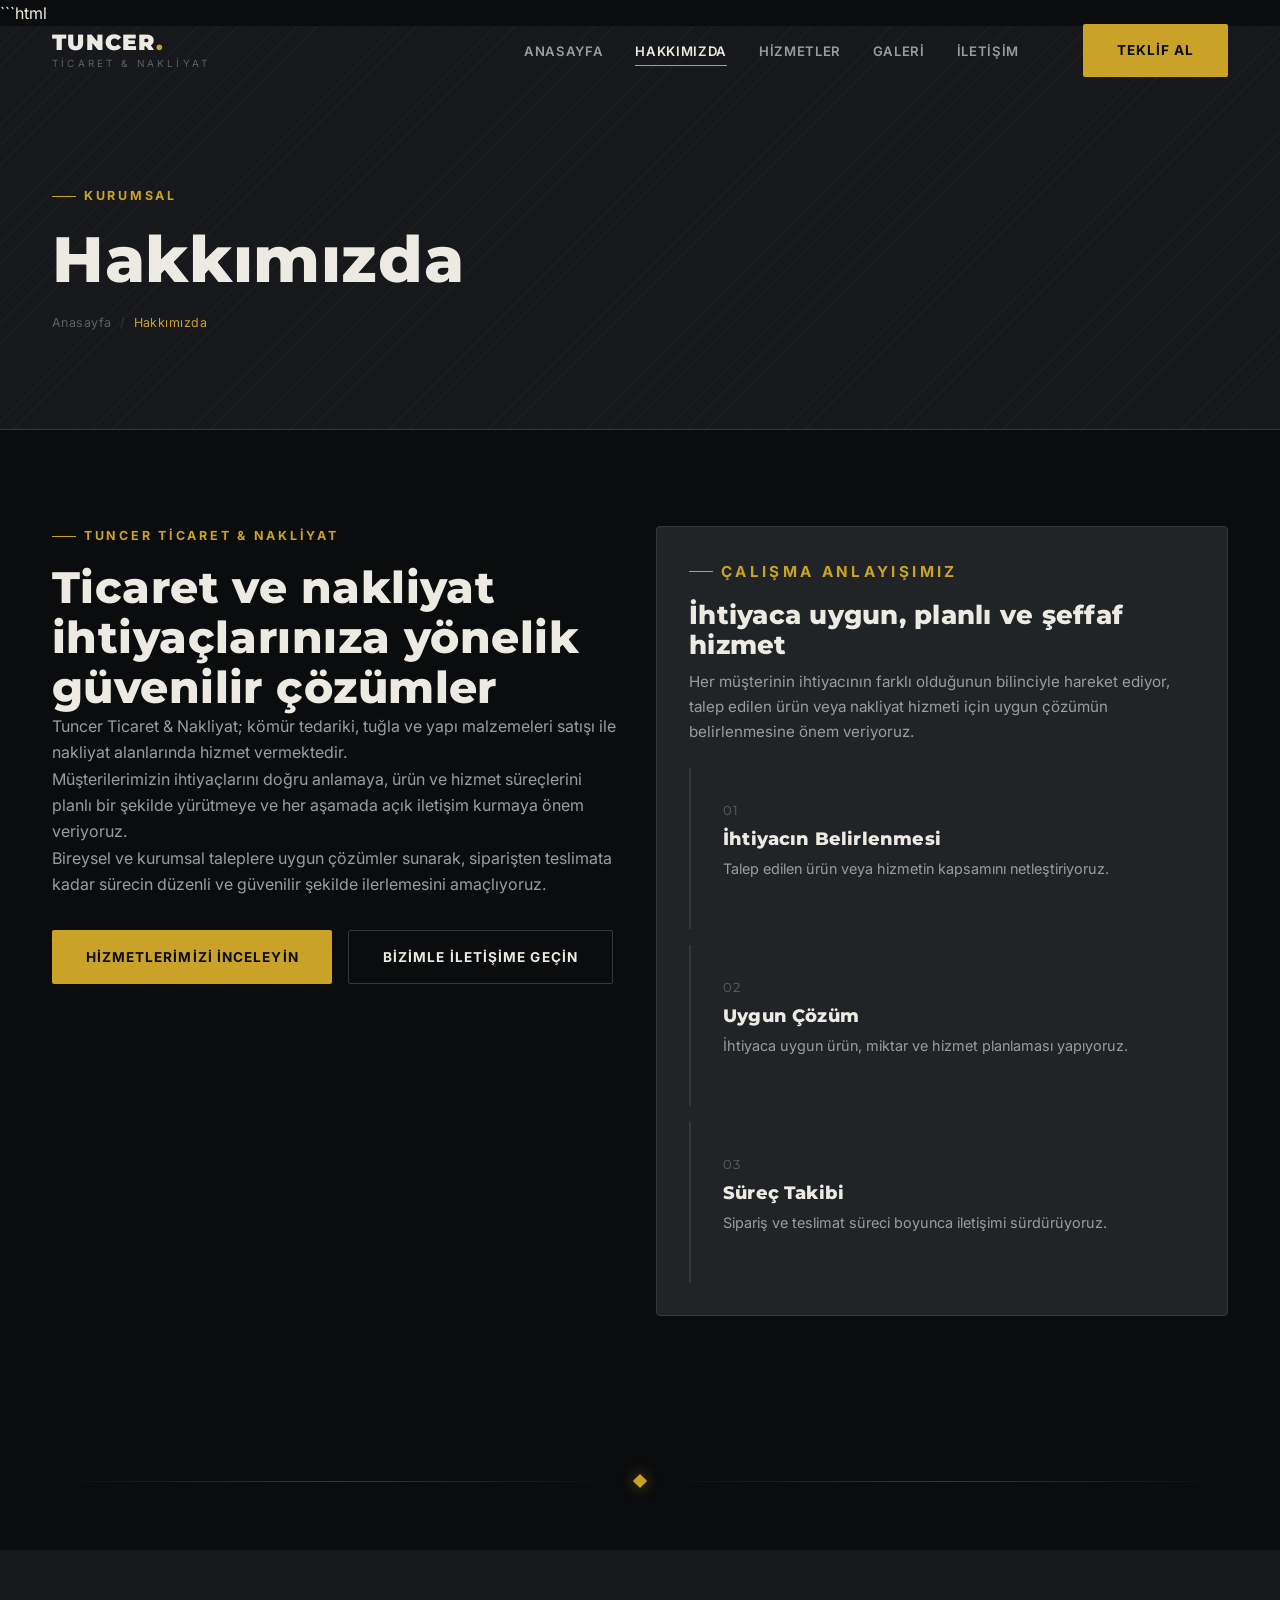
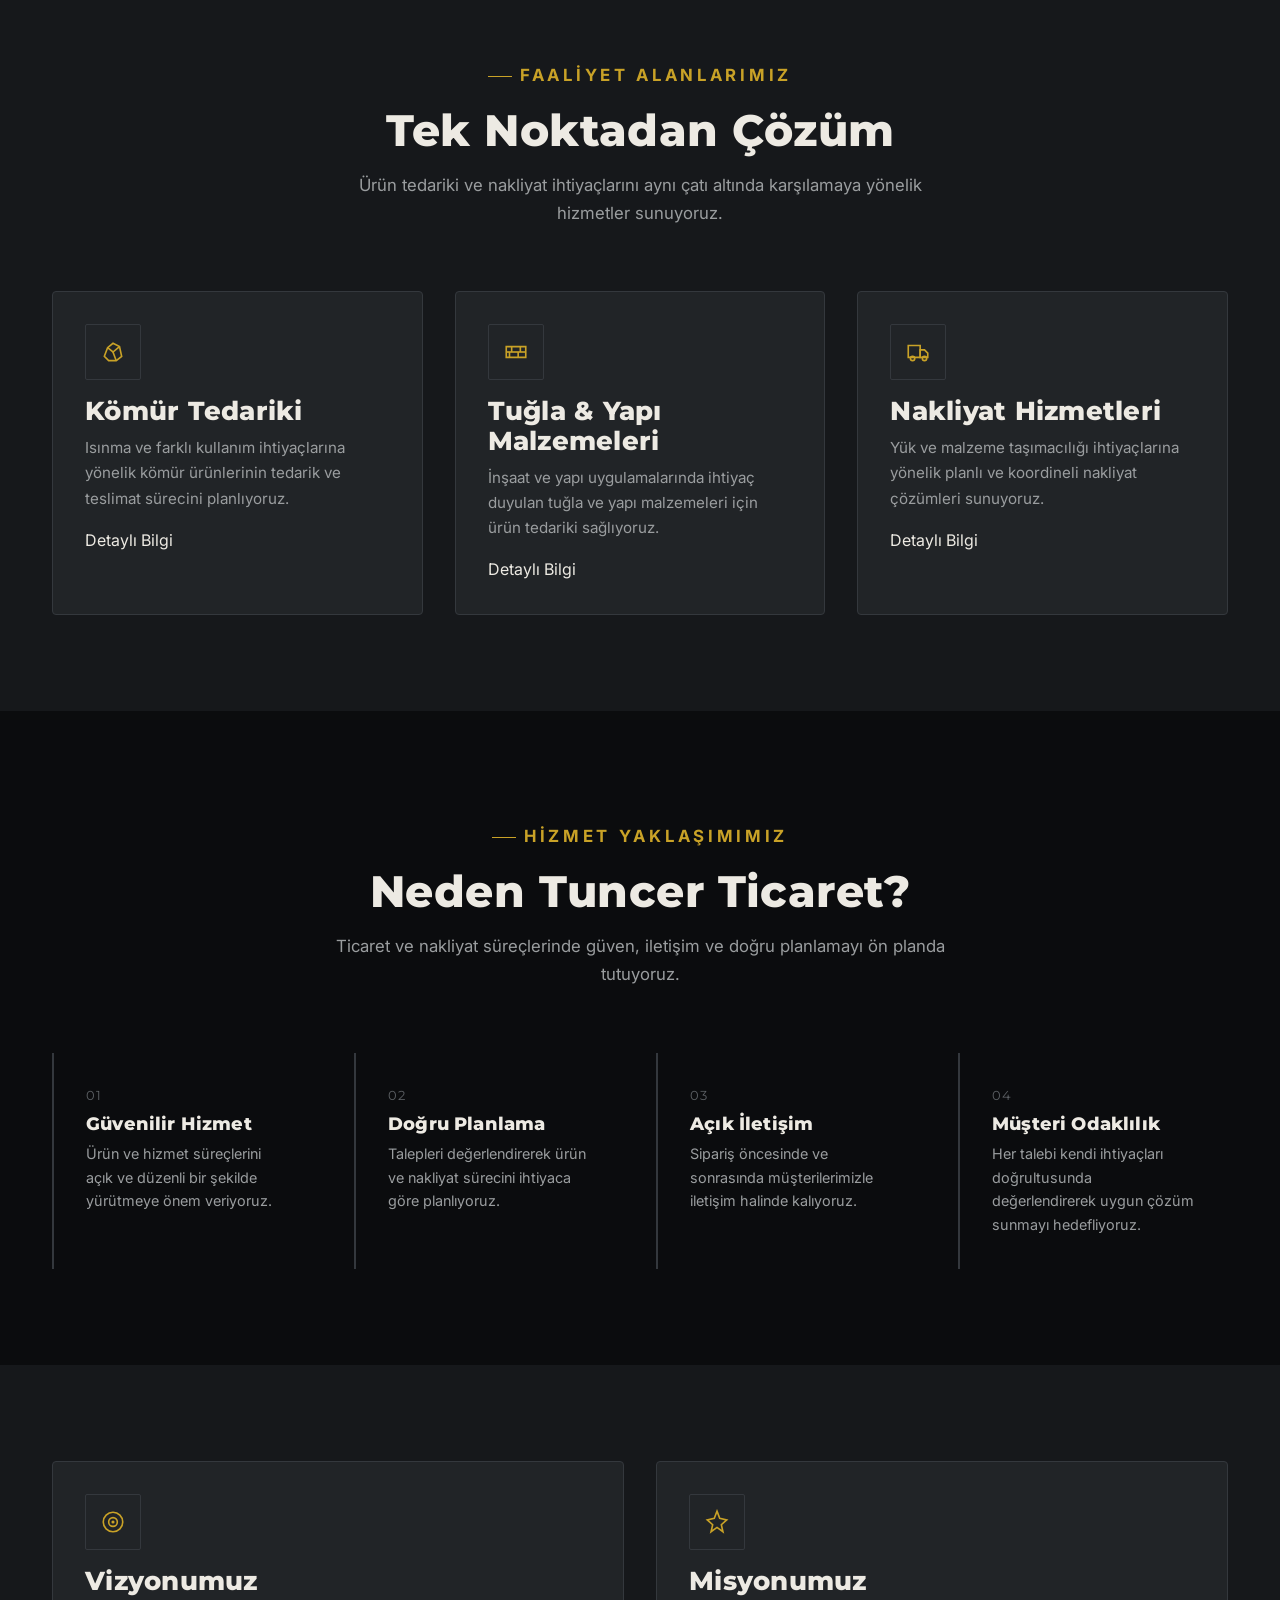
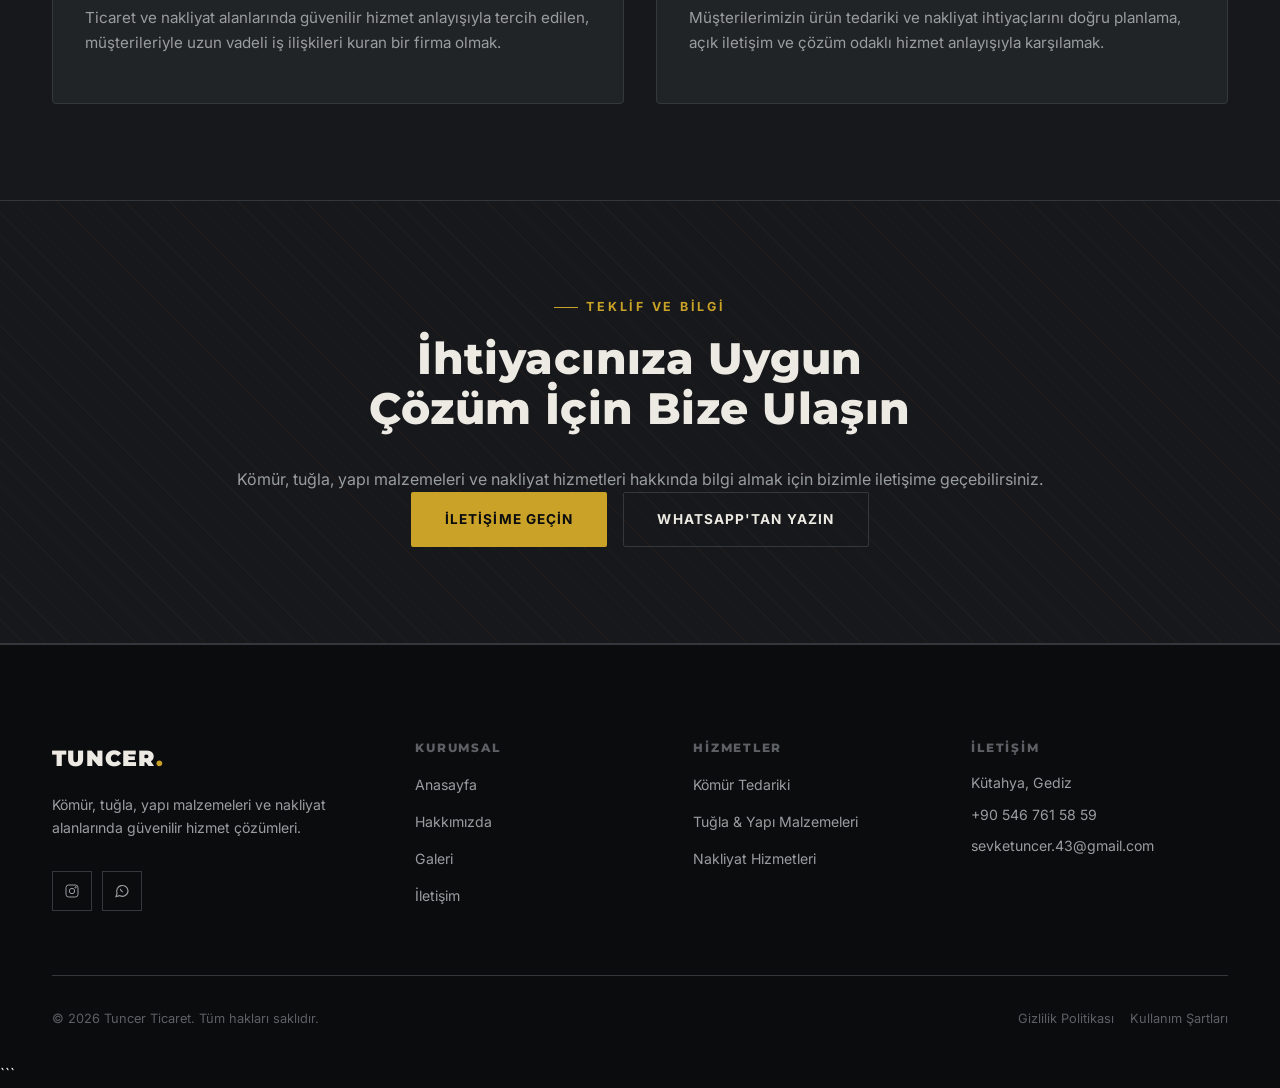
==== commit adfccce0: "Add files via upload" ====
--- a/hakkimizda.html
+++ b/hakkimizda.html
@@ -1,271 +1,549 @@
+```html
 <!DOCTYPE html>
 <html lang="tr">
 <head>
   <meta charset="UTF-8">
-  <meta name="viewport" content="width=device-width, initial-scale=1.0">
-  <title>Hakkımızda | Tuncer Ticaret</title>
-  <meta name="description" content="Tuncer Ticaret'in kuruluş hikayesi, vizyonu ve değerleri hakkında bilgi edinin.">
+
+  <meta
+    name="viewport"
+    content="width=device-width, initial-scale=1.0, maximum-scale=1.0, user-scalable=no"
+  >
+
+  <title>Hakkımızda | Tuncer Ticaret & Nakliyat</title>
+
+  <meta
+    name="description"
+    content="Tuncer Ticaret & Nakliyat; kömür, tuğla, yapı malzemeleri ve nakliyat alanlarında müşterilerine güvenilir çözümler sunar."
+  >
+
+  <meta
+    name="keywords"
+    content="Tuncer Ticaret, Gediz kömür satışı, Gediz tuğla satışı, Gediz nakliyat, yapı malzemeleri, Kütahya nakliyat"
+  >
+
+  <meta name="author" content="Tuncer Ticaret & Nakliyat">
 
   <link rel="preconnect" href="https://fonts.googleapis.com">
   <link rel="preconnect" href="https://fonts.gstatic.com" crossorigin>
+
   <link rel="stylesheet" href="css/style.css">
 </head>
+
 <body>
 
-  <!-- ==========================================================================
-       ÜST BİLGİ / NAVİGASYON
-       ========================================================================== -->
+  <!-- =========================================================
+       HEADER
+       ========================================================= -->
   <header class="site-header">
     <div class="container header-inner">
-      <a href="index.html" class="logo">
+
+      <a href="index.html" class="logo" aria-label="Tuncer Ticaret Anasayfa">
         <span class="logo-mark">TUNCER<span>.</span></span>
         <span class="logo-sub">Ticaret &amp; Nakliyat</span>
       </a>
 
       <div class="nav-scrim"></div>
 
-      <nav class="main-nav">
+      <nav class="main-nav" aria-label="Ana menü">
         <ul class="nav-links">
           <li><a href="index.html">Anasayfa</a></li>
-          <li><a href="hakkimizda.html">Hakkımızda</a></li>
+          <li><a href="hakkimizda.html" class="active">Hakkımızda</a></li>
           <li><a href="hizmetler.html">Hizmetler</a></li>
           <li><a href="galeri.html">Galeri</a></li>
           <li><a href="iletisim.html">İletişim</a></li>
         </ul>
+
         <a href="iletisim.html" class="btn btn-primary">Teklif Al</a>
       </nav>
 
-      <button class="nav-toggle" aria-label="Menüyü aç/kapat" aria-expanded="false">
-        <span></span><span></span><span></span>
+      <button
+        class="nav-toggle"
+        aria-label="Menüyü aç veya kapat"
+        aria-expanded="false"
+        type="button"
+      >
+        <span></span>
+        <span></span>
+        <span></span>
       </button>
+
     </div>
   </header>
 
+
   <main>
-    <!-- ==========================================================================
-         SAYFA ÜST BAŞLIĞI
-         ========================================================================== -->
+
+    <!-- =========================================================
+         SAYFA BAŞLIĞI
+         ========================================================= -->
     <section class="page-header">
       <div class="container">
+
         <p class="eyebrow">Kurumsal</p>
+
         <h1>Hakkımızda</h1>
+
         <div class="breadcrumb">
           <a href="index.html">Anasayfa</a>
           <span class="sep">/</span>
           <span class="current">Hakkımızda</span>
         </div>
+
       </div>
     </section>
 
-    <!-- ==========================================================================
-         KURULUŞ HİKAYESİ
-         ========================================================================== -->
-<section class="section">
-  <div class="container grid grid-2" style="align-items:center;">
-
-    <div class="reveal">
-      <p class="eyebrow">Hikayemiz</p>
-      <h2>Bir Depodan Anadolu Geneline Uzanan Yolculuk</h2>
-
-      <p style="margin-top:1.5rem;">
-        Tuncer Ticaret, 1998 yılında Ankara Organize Sanayi Bölgesi'nde küçük bir
-        kömür deposu olarak kuruldu. Kurucumuzun saha tecrübesi ve dürüst ticaret
-        anlayışı, kısa sürede bölge esnafının ve sanayi tesislerinin güvenini kazandı.
-      </p>
-
-      <p style="margin-top:1rem;">
-        İlerleyen yıllarda tuğla ve yapı malzemesi tedarikini bünyemize kattık;
-        ardından kendi nakliyat filomuzu kurarak tedarik zincirinin tamamını kontrol
-        altına aldık. Bugün, aynı ilk günkü titizlikle, artık kurumsal bir yapı ve
-        geniş bir araç filosuyla hizmet veriyoruz.
-      </p>
-
-      <p style="margin-top:1rem;">
-        Yolumuza çıkaran şey hiç değişmedi: sözünde duran bir tedarikçi olmak.
-      </p>
+
+    <!-- =========================================================
+         FİRMA TANITIMI
+         ========================================================= -->
+    <section class="section">
+      <div class="container grid grid-2">
+
+        <div class="reveal">
+          <p class="eyebrow">Tuncer Ticaret &amp; Nakliyat</p>
+
+          <h2>
+            Ticaret ve nakliyat ihtiyaçlarınıza yönelik
+            güvenilir çözümler
+          </h2>
+
+          <p>
+            Tuncer Ticaret &amp; Nakliyat; kömür tedariki, tuğla ve
+            yapı malzemeleri satışı ile nakliyat alanlarında hizmet
+            vermektedir.
+          </p>
+
+          <p>
+            Müşterilerimizin ihtiyaçlarını doğru anlamaya, ürün ve
+            hizmet süreçlerini planlı bir şekilde yürütmeye ve her
+            aşamada açık iletişim kurmaya önem veriyoruz.
+          </p>
+
+          <p>
+            Bireysel ve kurumsal taleplere uygun çözümler sunarak,
+            siparişten teslimata kadar sürecin düzenli ve güvenilir
+            şekilde ilerlemesini amaçlıyoruz.
+          </p>
+
+          <div class="cta-actions" style="justify-content:flex-start; margin-top:2rem;">
+            <a href="hizmetler.html" class="btn btn-primary">
+              Hizmetlerimizi İnceleyin
+            </a>
+
+            <a href="iletisim.html" class="btn btn-outline">
+              Bizimle İletişime Geçin
+            </a>
+          </div>
+        </div>
+
+
+        <div class="service-card reveal">
+
+          <p class="eyebrow">Çalışma Anlayışımız</p>
+
+          <h3>İhtiyaca uygun, planlı ve şeffaf hizmet</h3>
+
+          <p>
+            Her müşterinin ihtiyacının farklı olduğunun bilinciyle
+            hareket ediyor, talep edilen ürün veya nakliyat hizmeti
+            için uygun çözümün belirlenmesine önem veriyoruz.
+          </p>
+
+          <div class="grid" style="gap:1rem; margin-top:1.5rem;">
+
+            <div class="value-card">
+              <div class="value-num">01</div>
+              <h4>İhtiyacın Belirlenmesi</h4>
+              <p style="font-size:0.9rem; margin-top:0.5rem;">
+                Talep edilen ürün veya hizmetin kapsamını netleştiriyoruz.
+              </p>
+            </div>
+
+            <div class="value-card">
+              <div class="value-num">02</div>
+              <h4>Uygun Çözüm</h4>
+              <p style="font-size:0.9rem; margin-top:0.5rem;">
+                İhtiyaca uygun ürün, miktar ve hizmet planlaması yapıyoruz.
+              </p>
+            </div>
+
+            <div class="value-card">
+              <div class="value-num">03</div>
+              <h4>Süreç Takibi</h4>
+              <p style="font-size:0.9rem; margin-top:0.5rem;">
+                Sipariş ve teslimat süreci boyunca iletişimi sürdürüyoruz.
+              </p>
+            </div>
+
+          </div>
+        </div>
+
+      </div>
+    </section>
+
+
+    <div class="container">
+      <div class="divider-industrial">
+        <span class="rivet"></span>
+      </div>
     </div>
 
-    <div class="reveal">
-      <div class="history-image">
-        <img src="image/hakkimizda.webp" alt="Tuncer Ticaret Hikayemiz">
-      </div>
-    </div>
-
-  </div>
-</section>
-
-    <div class="container">
-      <div class="divider-industrial"><span class="rivet"></span></div>
-    </div>
-
-    <!-- ==========================================================================
-         ZAMAN ÇİZELGESİ — GERÇEK KRONOLOJİK SIRA
-         ========================================================================== -->
+
+    <!-- =========================================================
+         HİZMET ALANLARI
+         ========================================================= -->
+    <section class="section section-alt">
+      <div class="container">
+
+        <div class="section-heading center reveal">
+          <p class="eyebrow" style="justify-content:center;">
+            Faaliyet Alanlarımız
+          </p>
+
+          <h2>Tek Noktadan Çözüm</h2>
+
+          <p>
+            Ürün tedariki ve nakliyat ihtiyaçlarını aynı çatı altında
+            karşılamaya yönelik hizmetler sunuyoruz.
+          </p>
+        </div>
+
+
+        <div class="grid grid-3">
+
+          <!-- Kömür -->
+          <div class="service-card reveal">
+
+            <div class="icon-frame">
+              <svg
+                viewBox="0 0 24 24"
+                fill="none"
+                stroke="currentColor"
+                stroke-width="1.5"
+                aria-hidden="true"
+              >
+                <path d="M4 16l3-8 5-4 6 3 2 9-5 4H8z"/>
+                <path d="M7 8l5 4 6-5"/>
+                <path d="M12 12l3 8"/>
+              </svg>
+            </div>
+
+            <h3>Kömür Tedariki</h3>
+
+            <p>
+              Isınma ve farklı kullanım ihtiyaçlarına yönelik kömür
+              ürünlerinin tedarik ve teslimat sürecini planlıyoruz.
+            </p>
+
+            <a href="hizmetler.html#komur" class="text-link">
+              Detaylı Bilgi
+            </a>
+          </div>
+
+
+          <!-- Tuğla -->
+          <div class="service-card reveal">
+
+            <div class="icon-frame">
+              <svg
+                viewBox="0 0 24 24"
+                fill="none"
+                stroke="currentColor"
+                stroke-width="1.5"
+                aria-hidden="true"
+              >
+                <path d="M3 7h18v10H3z"/>
+                <path d="M3 12h18"/>
+                <path d="M8 7v5"/>
+                <path d="M16 7v5"/>
+                <path d="M6 12v5"/>
+                <path d="M14 12v5"/>
+              </svg>
+            </div>
+
+            <h3>Tuğla &amp; Yapı Malzemeleri</h3>
+
+            <p>
+              İnşaat ve yapı uygulamalarında ihtiyaç duyulan tuğla
+              ve yapı malzemeleri için ürün tedariki sağlıyoruz.
+            </p>
+
+            <a href="hizmetler.html#tugla" class="text-link">
+              Detaylı Bilgi
+            </a>
+          </div>
+
+
+          <!-- Nakliyat -->
+          <div class="service-card reveal">
+
+            <div class="icon-frame">
+              <svg
+                viewBox="0 0 24 24"
+                fill="none"
+                stroke="currentColor"
+                stroke-width="1.5"
+                aria-hidden="true"
+              >
+                <path d="M3 6h11v11H3z"/>
+                <path d="M14 10h4l3 3v4h-7z"/>
+                <circle cx="7" cy="18" r="2"/>
+                <circle cx="18" cy="18" r="2"/>
+              </svg>
+            </div>
+
+            <h3>Nakliyat Hizmetleri</h3>
+
+            <p>
+              Yük ve malzeme taşımacılığı ihtiyaçlarına yönelik
+              planlı ve koordineli nakliyat çözümleri sunuyoruz.
+            </p>
+
+            <a href="hizmetler.html#nakliyat" class="text-link">
+              Detaylı Bilgi
+            </a>
+          </div>
+
+        </div>
+      </div>
+    </section>
+
+
+    <!-- =========================================================
+         NEDEN TUNCER TİCARET
+         ========================================================= -->
     <section class="section">
       <div class="container">
+
         <div class="section-heading center reveal">
-          <p class="eyebrow" style="justify-content:center">Kilometre Taşları</p>
-          <h2>Büyüme Sürecimiz</h2>
-        </div>
-
-        <div class="timeline">
-          <div class="timeline-item reveal">
-            <span class="timeline-year">1998</span>
-            <span class="rivet-marker"></span>
-            <div class="timeline-body">
-              <h4>Kuruluş</h4>
-              <p>Ankara Organize Sanayi Bölgesi'nde tek depo ve tek araçla kömür tedariki faaliyetlerine başladık.</p>
-            </div>
-          </div>
-
-          <div class="timeline-item reveal">
-            <span class="timeline-year">2006</span>
-            <span class="rivet-marker"></span>
-            <div class="timeline-body">
-              <h4>Tuğla &amp; Yapı Malzemesi Bölümü</h4>
-              <p>Artan inşaat talebine karşılık tuğla ve yapı malzemesi tedarik hattını devreye aldık.</p>
-            </div>
-          </div>
-
-          <div class="timeline-item reveal">
-            <span class="timeline-year">2012</span>
-            <span class="rivet-marker"></span>
-            <div class="timeline-body">
-              <h4>Kendi Nakliyat Filomuz</h4>
-              <p>İlk 10 araçlık filomuzu kurarak lojistik süreçlerini tamamen kendi bünyemizde yönetmeye başladık.</p>
-            </div>
-          </div>
-
-          <div class="timeline-item reveal">
-            <span class="timeline-year">2019</span>
-            <span class="rivet-marker"></span>
-            <div class="timeline-body">
-              <h4>Bölgesel Genişleme</h4>
-              <p>Depo kapasitemizi üç katına çıkararak İç Anadolu'nun tamamına düzenli sevkiyat ağı kurduk.</p>
-            </div>
-          </div>
-
-          <div class="timeline-item reveal">
-            <span class="timeline-year">2026</span>
-            <span class="rivet-marker"></span>
-            <div class="timeline-body">
-              <h4>Kurumsal Dönüşüm</h4>
-              <p>40+ araçlık filo, dijitalleşen operasyon süreçleri ve genişleyen kurumsal müşteri portföyümüzle
-                sektörde güvenilir bir marka olarak yolumuza devam ediyoruz.</p>
-            </div>
-          </div>
+          <p class="eyebrow" style="justify-content:center;">
+            Hizmet Yaklaşımımız
+          </p>
+
+          <h2>Neden Tuncer Ticaret?</h2>
+
+          <p>
+            Ticaret ve nakliyat süreçlerinde güven, iletişim ve doğru
+            planlamayı ön planda tutuyoruz.
+          </p>
+        </div>
+
+
+        <div class="grid grid-4">
+
+          <div class="value-card reveal">
+            <div class="value-num">01</div>
+
+            <h4>Güvenilir Hizmet</h4>
+
+            <p style="font-size:0.9rem; margin-top:0.5rem;">
+              Ürün ve hizmet süreçlerini açık ve düzenli bir şekilde
+              yürütmeye önem veriyoruz.
+            </p>
+          </div>
+
+
+          <div class="value-card reveal">
+            <div class="value-num">02</div>
+
+            <h4>Doğru Planlama</h4>
+
+            <p style="font-size:0.9rem; margin-top:0.5rem;">
+              Talepleri değerlendirerek ürün ve nakliyat sürecini
+              ihtiyaca göre planlıyoruz.
+            </p>
+          </div>
+
+
+          <div class="value-card reveal">
+            <div class="value-num">03</div>
+
+            <h4>Açık İletişim</h4>
+
+            <p style="font-size:0.9rem; margin-top:0.5rem;">
+              Sipariş öncesinde ve sonrasında müşterilerimizle
+              iletişim halinde kalıyoruz.
+            </p>
+          </div>
+
+
+          <div class="value-card reveal">
+            <div class="value-num">04</div>
+
+            <h4>Müşteri Odaklılık</h4>
+
+            <p style="font-size:0.9rem; margin-top:0.5rem;">
+              Her talebi kendi ihtiyaçları doğrultusunda değerlendirerek
+              uygun çözüm sunmayı hedefliyoruz.
+            </p>
+          </div>
+
         </div>
       </div>
     </section>
 
-    <!-- ==========================================================================
-         VİZYON / MİSYON
-         ========================================================================== -->
+
+    <!-- =========================================================
+         VİZYON VE MİSYON
+         ========================================================= -->
     <section class="section section-alt">
       <div class="container grid grid-2">
+
         <div class="service-card reveal">
+
           <div class="icon-frame">
-            <svg viewBox="0 0 24 24" fill="none" stroke="currentColor" stroke-width="1.5"><circle cx="12" cy="12" r="9"/><circle cx="12" cy="12" r="4"/><circle cx="12" cy="12" r="0.5" fill="currentColor"/></svg>
-          </div>
+            <svg
+              viewBox="0 0 24 24"
+              fill="none"
+              stroke="currentColor"
+              stroke-width="1.5"
+              aria-hidden="true"
+            >
+              <circle cx="12" cy="12" r="9"/>
+              <circle cx="12" cy="12" r="4"/>
+              <circle cx="12" cy="12" r="0.7" fill="currentColor"/>
+            </svg>
+          </div>
+
           <h3>Vizyonumuz</h3>
-          <p>Kömür, tuğla ve nakliyat sektörlerinde; kalite, şeffaflık ve zamanında teslimat standartlarıyla
-            Türkiye'nin referans gösterilen kurumsal tedarik markası olmak.</p>
-        </div>
+
+          <p>
+            Ticaret ve nakliyat alanlarında güvenilir hizmet anlayışıyla
+            tercih edilen, müşterileriyle uzun vadeli iş ilişkileri kuran
+            bir firma olmak.
+          </p>
+        </div>
+
 
         <div class="service-card reveal">
+
           <div class="icon-frame">
-            <svg viewBox="0 0 24 24" fill="none" stroke="currentColor" stroke-width="1.5"><path d="M12 2l2.5 6.5L21 10l-5 4.5L17.5 21 12 17l-5.5 4L8 14.5 3 10l6.5-1.5z"/></svg>
-          </div>
+            <svg
+              viewBox="0 0 24 24"
+              fill="none"
+              stroke="currentColor"
+              stroke-width="1.5"
+              aria-hidden="true"
+            >
+              <path d="M12 2l2.5 6.5L21 10l-5 4.5L17.5 21 12 17l-5.5 4L8 14.5 3 10l6.5-1.5z"/>
+            </svg>
+          </div>
+
           <h3>Misyonumuz</h3>
-          <p>Müşterilerimizin üretim ve inşaat süreçlerini kesintiye uğratmayacak şekilde, denetimli ürün ve
-            planlı lojistikle güvenilir tedarik sağlamak.</p>
-        </div>
+
+          <p>
+            Müşterilerimizin ürün tedariki ve nakliyat ihtiyaçlarını
+            doğru planlama, açık iletişim ve çözüm odaklı hizmet
+            anlayışıyla karşılamak.
+          </p>
+        </div>
+
       </div>
     </section>
 
-    <!-- ==========================================================================
-         DEĞERLERİMİZ
-         ========================================================================== -->
-    <section class="section">
-      <div class="container">
-        <div class="section-heading center reveal">
-          <p class="eyebrow" style="justify-content:center">İlkelerimiz</p>
-          <h2>Bizi Biz Yapan Değerler</h2>
-        </div>
-
-        <div class="grid grid-4">
-          <div class="value-card reveal">
-            <div class="value-num">01</div>
-            <h4>Güvenilirlik</h4>
-            <p style="font-size:0.9rem;margin-top:0.5rem;">Verdiğimiz her söz, sahada karşılık bulur.</p>
-          </div>
-          <div class="value-card reveal">
-            <div class="value-num">02</div>
-            <h4>Kalite Denetimi</h4>
-            <p style="font-size:0.9rem;margin-top:0.5rem;">Her sevkiyat, sıkı kontrol süreçlerinden geçer.</p>
-          </div>
-          <div class="value-card reveal">
-            <div class="value-num">03</div>
-            <h4>Şeffaflık</h4>
-            <p style="font-size:0.9rem;margin-top:0.5rem;">Fiyat ve süreçlerde net, anlaşılır iletişim kurarız.</p>
-          </div>
-          <div class="value-card reveal">
-            <div class="value-num">04</div>
-            <h4>Sürdürülebilirlik</h4>
-            <p style="font-size:0.9rem;margin-top:0.5rem;">Kaynakları verimli kullanan bir operasyon anlayışı benimseriz.</p>
-          </div>
-        </div>
-      </div>
-    </section>
-
-    <!-- ==========================================================================
-         CTA ŞERİDİ
-         ========================================================================== -->
+
+    <!-- =========================================================
+         CTA
+         ========================================================= -->
     <section class="cta-strip">
       <div class="container reveal">
-        <p class="eyebrow" style="justify-content:center">Bizi Tanıyın</p>
-        <h2>Ekibimizle Doğrudan Görüşün</h2>
+
+        <p class="eyebrow" style="justify-content:center;">
+          Teklif ve Bilgi
+        </p>
+
+        <h2>İhtiyacınıza Uygun Çözüm İçin Bize Ulaşın</h2>
+
+        <p>
+          Kömür, tuğla, yapı malzemeleri ve nakliyat hizmetleri hakkında
+          bilgi almak için bizimle iletişime geçebilirsiniz.
+        </p>
+
         <div class="cta-actions">
-          <a href="iletisim.html" class="btn btn-primary">İletişime Geçin</a>
-          <a href="hizmetler.html" class="btn btn-outline">Hizmetleri Görüntüleyin</a>
-        </div>
+          <a href="iletisim.html" class="btn btn-primary">
+            İletişime Geçin
+          </a>
+
+          <a
+            href="https://wa.me/905467615859"
+            target="_blank"
+            rel="noopener noreferrer"
+            class="btn btn-outline"
+          >
+            WhatsApp'tan Yazın
+          </a>
+        </div>
+
       </div>
     </section>
+
   </main>
 
-  <!-- ==========================================================================
-       ALT BİLGİ / FOOTER
-       ========================================================================== -->
+
+  <!-- =========================================================
+       FOOTER
+       ========================================================= -->
   <footer class="site-footer">
     <div class="container">
+
       <div class="footer-grid">
+
         <div class="footer-brand">
+
           <span class="logo-mark">TUNCER<span>.</span></span>
-          <p>Kömür, tuğla ve nakliyat alanlarında kurumsal ölçekte güvenilir tedarik ortağı.</p>
-<div class="social-row">
-
-  <!-- Instagram -->
-  <a href="https://www.instagram.com/sevkett.2/" target="_blank" aria-label="Instagram">
-    <svg viewBox="0 0 24 24" fill="none" stroke="currentColor" stroke-width="1.5">
-      <rect x="3" y="3" width="18" height="18" rx="4"/>
-      <circle cx="12" cy="12" r="4"/>
-      <circle cx="17.5" cy="6.5" r="1"/>
-    </svg>
-  </a>
-
-  <!-- WhatsApp -->
-  <a href="https://wa.me/905467615859" target="_blank" aria-label="WhatsApp">
-    <svg viewBox="0 0 24 24" fill="none" stroke="currentColor" stroke-width="1.7">
-      <path d="M21 11.5A8.5 8.5 0 0 1 8.4 18.9L3 20.5l1.6-5.2A8.5 8.5 0 1 1 21 11.5Z"/>
-      <path d="M9.5 8.8c.3 2 1.8 3.8 3.7 4.6"/>
-    </svg>
-  </a>
-
-</div>
-        </div>
+
+          <p>
+            Kömür, tuğla, yapı malzemeleri ve nakliyat alanlarında
+            güvenilir hizmet çözümleri.
+          </p>
+
+          <div class="social-row">
+
+            <!-- Instagram -->
+            <a
+              href="https://www.instagram.com/sevkett.2/"
+              target="_blank"
+              rel="noopener noreferrer"
+              aria-label="Instagram"
+            >
+              <svg
+                viewBox="0 0 24 24"
+                fill="none"
+                stroke="currentColor"
+                stroke-width="1.5"
+              >
+                <rect x="3" y="3" width="18" height="18" rx="4"/>
+                <circle cx="12" cy="12" r="4"/>
+                <circle cx="17.5" cy="6.5" r="1"/>
+              </svg>
+            </a>
+
+
+            <!-- WhatsApp -->
+            <a
+              href="https://wa.me/905467615859"
+              target="_blank"
+              rel="noopener noreferrer"
+              aria-label="WhatsApp"
+            >
+              <svg
+                viewBox="0 0 24 24"
+                fill="none"
+                stroke="currentColor"
+                stroke-width="1.7"
+              >
+                <path d="M21 11.5A8.5 8.5 0 0 1 8.4 18.9L3 20.5l1.6-5.2A8.5 8.5 0 1 1 21 11.5Z"/>
+                <path d="M9.5 8.8c.3 2 1.8 3.8 3.7 4.6"/>
+              </svg>
+            </a>
+
+          </div>
+        </div>
+
 
         <div class="footer-col">
           <h4>Kurumsal</h4>
+
           <ul>
             <li><a href="index.html">Anasayfa</a></li>
             <li><a href="hakkimizda.html">Hakkımızda</a></li>
@@ -274,39 +552,87 @@
           </ul>
         </div>
 
+
         <div class="footer-col">
           <h4>Hizmetler</h4>
+
           <ul>
-            <li><a href="hizmetler.html#komur">Kömür Tedariki</a></li>
-            <li><a href="hizmetler.html#tugla">Tuğla &amp; Yapı Malzemesi</a></li>
-            <li><a href="hizmetler.html#nakliyat">Ağır Nakliyat</a></li>
+            <li>
+              <a href="hizmetler.html#komur">Kömür Tedariki</a>
+            </li>
+
+            <li>
+              <a href="hizmetler.html#tugla">
+                Tuğla &amp; Yapı Malzemeleri
+              </a>
+            </li>
+
+            <li>
+              <a href="hizmetler.html#nakliyat">
+                Nakliyat Hizmetleri
+              </a>
+            </li>
           </ul>
         </div>
+
 
         <div class="footer-col">
           <h4>İletişim</h4>
+
           <address>
             <span>Kütahya, Gediz</span>
-            <a href="tel:+905467615859">+90 546 761 58 59</a>
-            <a href="mailto:info@tuncerticaret.com.tr">Sevketuncer.43@gmail.com</a>
+
+            <a href="tel:+905467615859">
+              +90 546 761 58 59
+            </a>
+
+            <a href="mailto:sevketuncer.43@gmail.com">
+              sevketuncer.43@gmail.com
+            </a>
           </address>
         </div>
-      </div>
+
+      </div>
+
 
       <div class="footer-bottom">
-        <span>&copy; <span id="current-year">2026</span> Tuncer Ticaret. Tüm hakları saklıdır.</span>
+
+        <span>
+          &copy;
+          <span id="current-year">2026</span>
+          Tuncer Ticaret. Tüm hakları saklıdır.
+        </span>
+
         <div class="legal-links">
           <a href="#">Gizlilik Politikası</a>
           <a href="#">Kullanım Şartları</a>
         </div>
-      </div>
+
+      </div>
+
     </div>
   </footer>
 
-  <button class="back-to-top" aria-label="Sayfa başına dön">
-    <svg viewBox="0 0 24 24" fill="none" stroke="currentColor" stroke-width="2"><path d="M12 19V5M5 12l7-7 7 7"/></svg>
+
+  <!-- SAYFA BAŞINA DÖN -->
+  <button
+    class="back-to-top"
+    aria-label="Sayfa başına dön"
+    type="button"
+  >
+    <svg
+      viewBox="0 0 24 24"
+      fill="none"
+      stroke="currentColor"
+      stroke-width="2"
+    >
+      <path d="M12 19V5M5 12l7-7 7 7"/>
+    </svg>
   </button>
 
+
   <script src="js/main.js"></script>
+
 </body>
-</html>+</html>
+```
--- a/css/style.css
+++ b/css/style.css
@@ -2247,4 +2247,73 @@
   .contact-quick-arrow {
     display: none;
   }
+}
+
+/* =========================
+   HERO MOBILE FIX
+========================= */
+@media (max-width:768px){
+
+.hero-inner{
+    grid-template-columns:1fr;
+    gap:40px;
+}
+
+.hero-content{
+    order:2;
+}
+
+.hero-visual{
+    order:1;
+    width:100%;
+    display:flex;
+    justify-content:center;
+    align-items:center;
+    position:relative;
+    margin:0 auto;
+}
+
+.panel-main{
+    width:85%;
+    max-width:320px;
+    aspect-ratio:1/1;
+}
+
+.panel-main img{
+    width:100%;
+    height:100%;
+    object-fit:cover;
+}
+
+.panel-accent{
+    width:120px;
+    height:120px;
+    left:5px;
+    bottom:-20px;
+}
+
+.panel-accent img{
+    width:100%;
+    height:100%;
+    object-fit:cover;
+}
+
+.hero h1{
+    font-size:2.9rem;
+    line-height:1.05;
+}
+
+.hero p{
+    font-size:1rem;
+}
+
+.hero-stats{
+    grid-template-columns:repeat(3,1fr);
+    gap:12px;
+}
+
+.hero-stat .num{
+    font-size:2rem;
+}
+
 }
